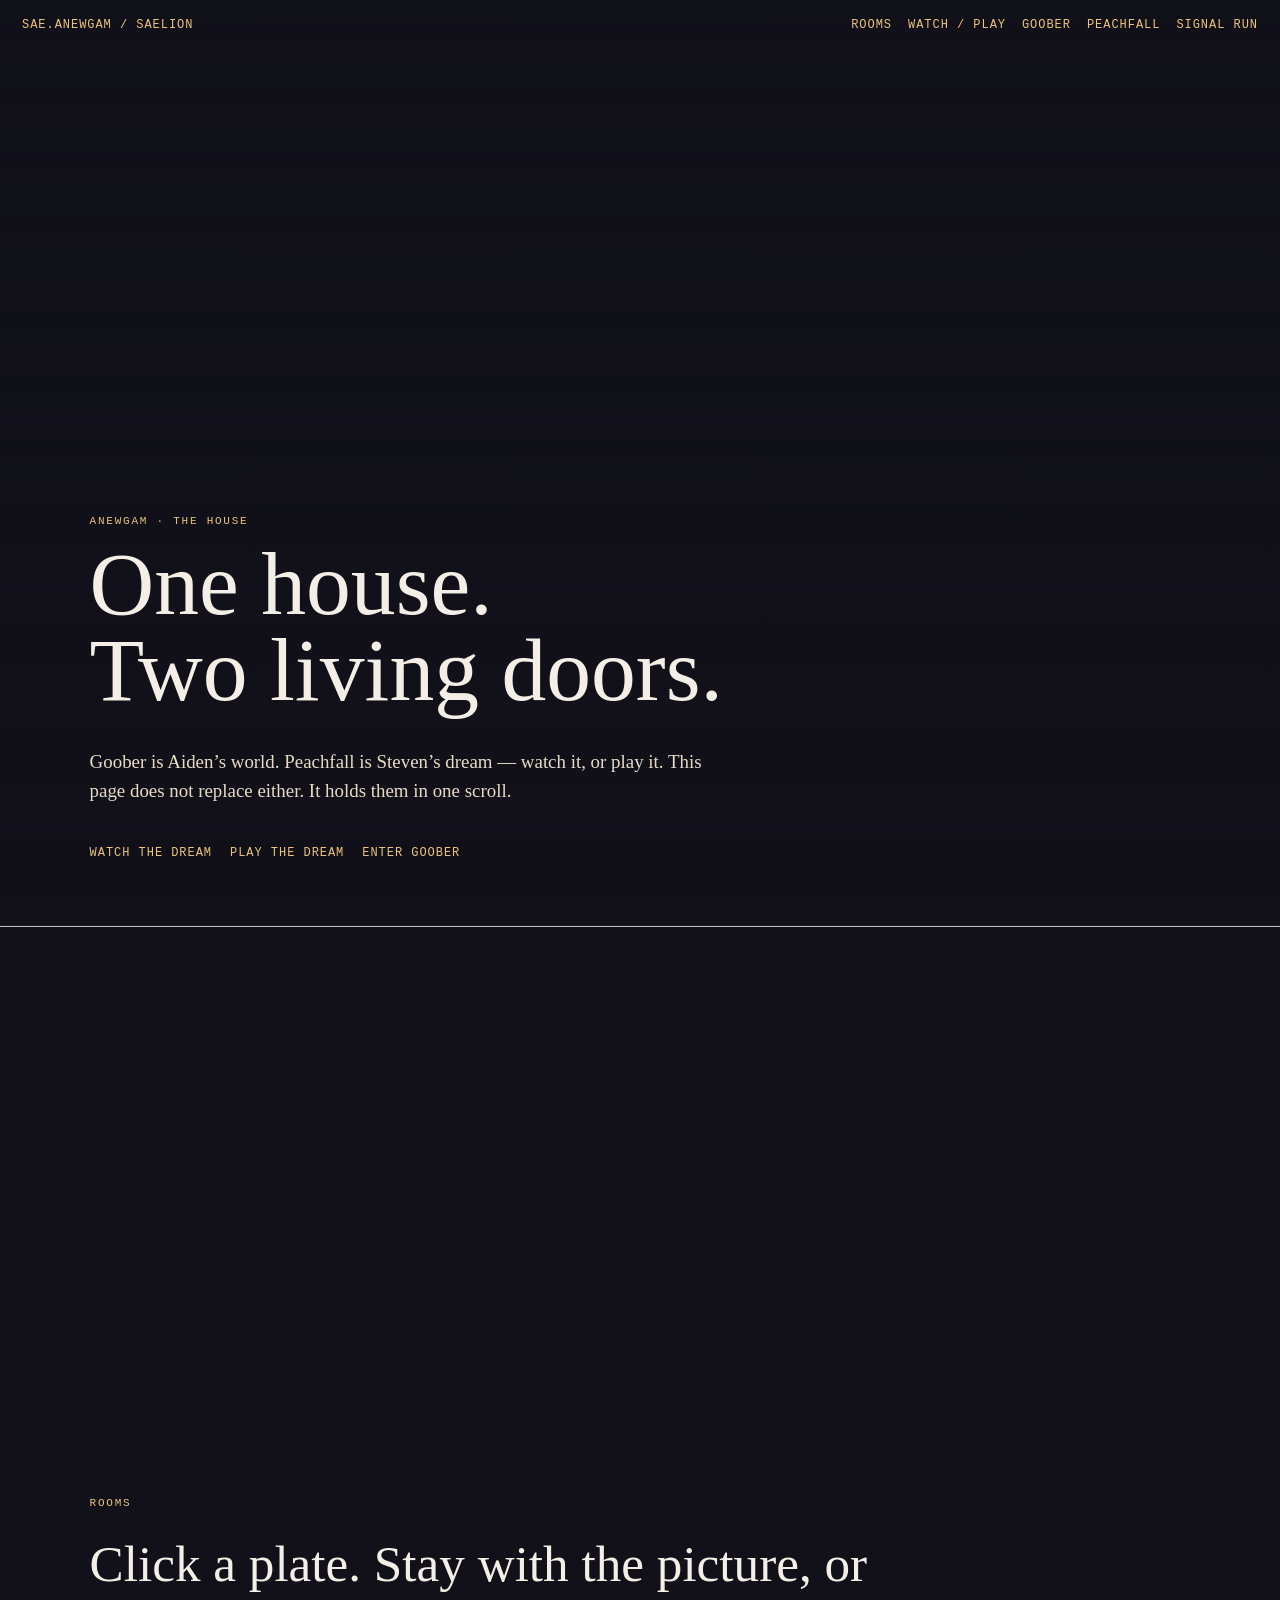
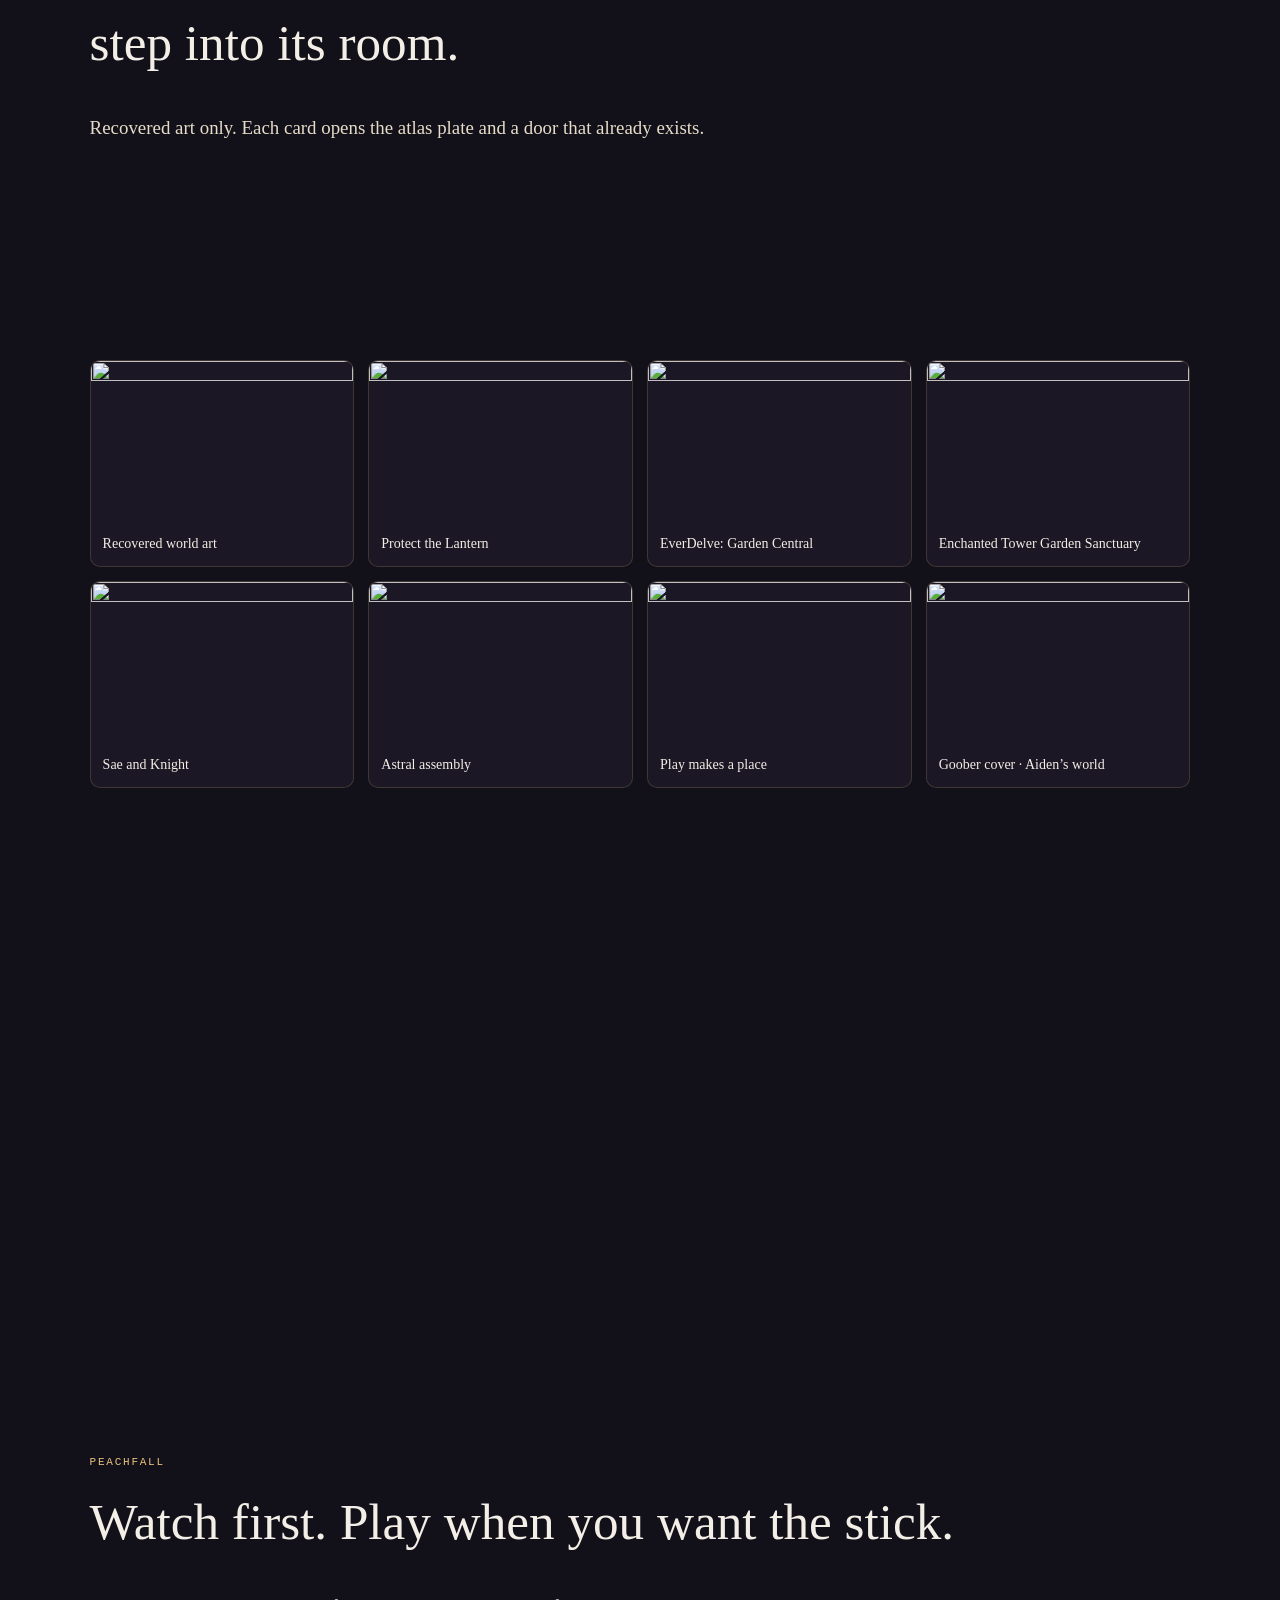
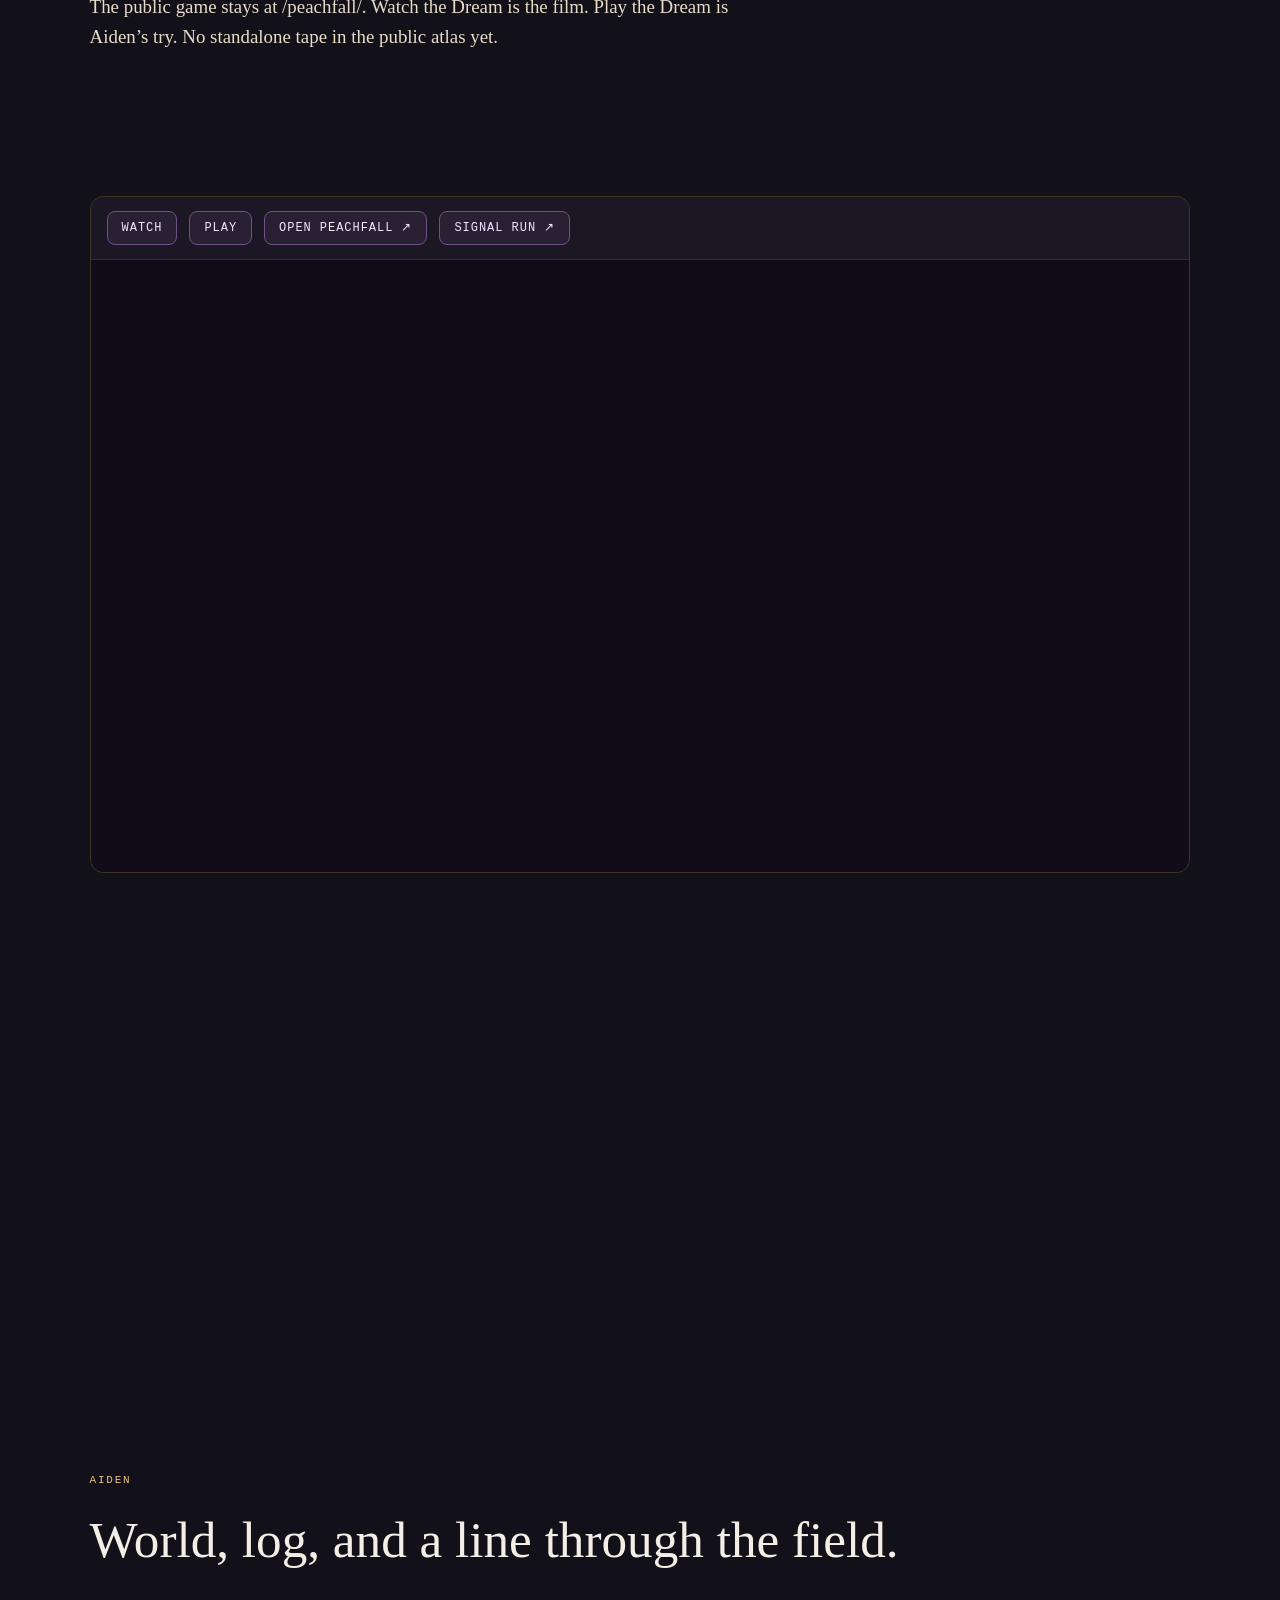
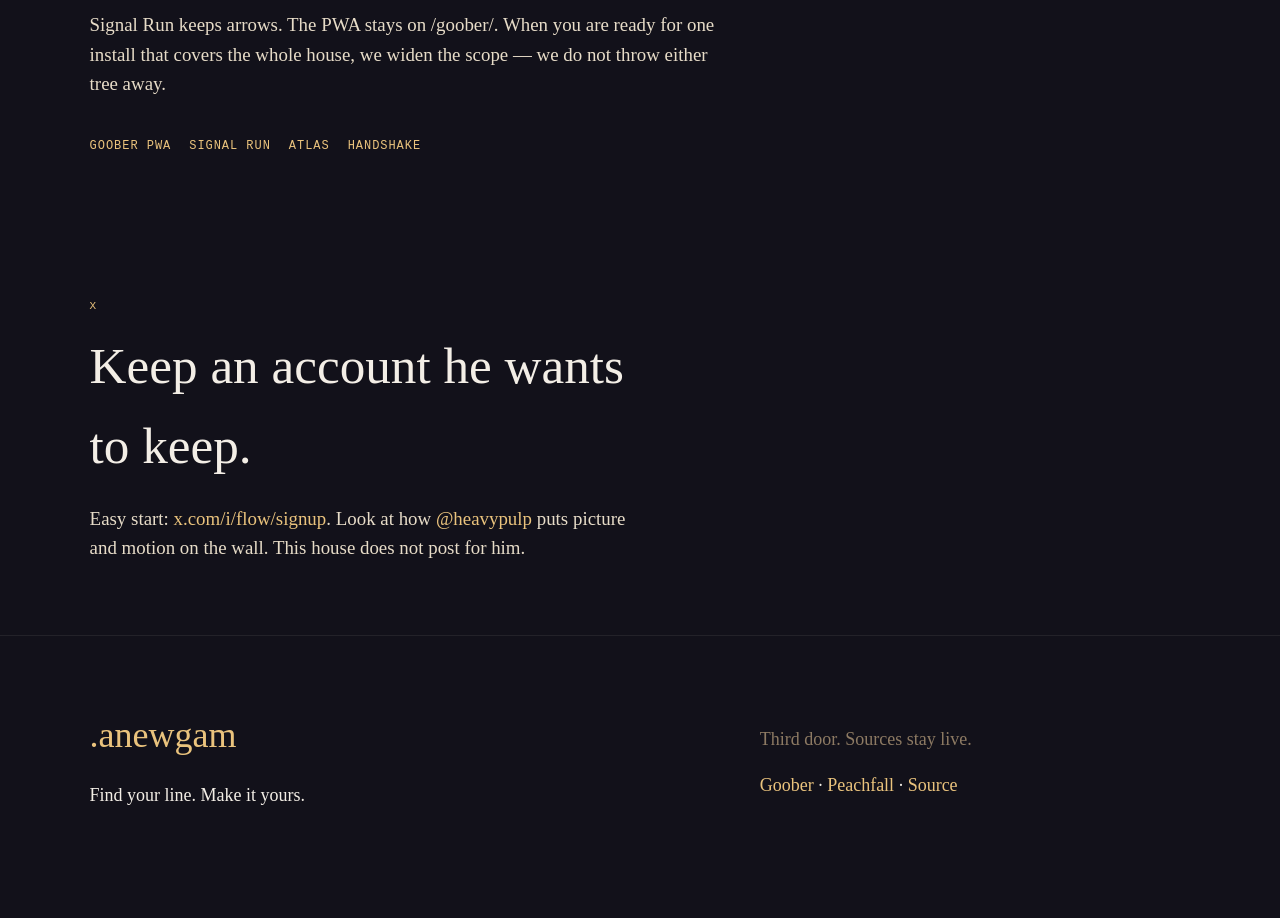
==== index.html @ 7ca3f1b9 "Third house: mesh Goober + Peachfall without overwriting either live tree" ====
<!doctype html>
<html lang="en">
<head>
<meta charset="utf-8">
<meta name="viewport" content="width=device-width,initial-scale=1,viewport-fit=cover">
<meta name="theme-color" content="#12111a">
<title>Anewgam · The House</title>
<meta name="description" content="One house. Two living doors. Goober is Aiden’s world. Peachfall is the dream you can watch or play.">
<link rel="stylesheet" href="site.css">
<style>
.stage{margin:4vh 7vw 8vh;border:1px solid rgba(234,195,125,.22);border-radius:14px;overflow:hidden;background:#0d0b12}
.stage iframe{display:block;width:100%;min-height:68vh;border:0;background:#120c18}
.peach-bar{display:flex;gap:12px;flex-wrap:wrap;align-items:center;padding:14px 16px;background:#1b1724;border-bottom:1px solid rgba(234,195,125,.12)}
.peach-bar button,.peach-bar a{border:1px solid #705186;background:#2a2034;color:#f3e4ff;border-radius:8px;padding:10px 14px;font:12px/1 ui-monospace,monospace;letter-spacing:.08em;text-transform:uppercase;cursor:pointer}
.x-strip{padding:6vh 7vw;max-width:40rem}
</style>
</head>
<body>
<div class="bg" aria-hidden="true">
  <img data-layer="hero" class="on" alt="" src="https://stevoblevo.github.io/goober/assets/rediscovered/world-hero.webp">
  <img data-layer="lantern" alt="" src="https://stevoblevo.github.io/goober/assets/crossing.webp">
  <img data-layer="garden" alt="" src="https://stevoblevo.github.io/goober/assets/garden.webp">
  <img data-layer="sanctuary" alt="" src="https://stevoblevo.github.io/goober/assets/sanctuary.webp">
  <img data-layer="play" alt="" src="https://stevoblevo.github.io/goober/assets/rediscovered/peachfall-03.webp">
  <img data-layer="companions" alt="" src="https://stevoblevo.github.io/goober/assets/rediscovered/peachfall-06.webp">
</div>
<div class="veil"></div>
<div class="wrap">
<nav class="top">
  <a class="brand" href="#hero">Sae.anewgam / Saelion</a>
  <div class="links">
    <a href="#rooms">Rooms</a>
    <a href="#dream">Watch / Play</a>
    <a href="https://stevoblevo.github.io/goober/">Goober</a>
    <a href="https://stevoblevo.github.io/peachfall/">Peachfall</a>
    <a href="https://stevoblevo.github.io/goober/run/">Signal Run</a>
  </div>
</nav>

<section class="hero" id="hero" data-plate="hero">
  <p class="eyebrow">Anewgam · The House</p>
  <h1>One house.<br>Two living doors.</h1>
  <p class="lede">Goober is Aiden’s world. Peachfall is Steven’s dream — watch it, or play it. This page does not replace either. It holds them in one scroll.</p>
  <div class="actions">
    <a href="#dream">Watch the dream</a>
    <a href="https://stevoblevo.github.io/peachfall/">Play the dream</a>
    <a href="https://stevoblevo.github.io/goober/">Enter Goober</a>
  </div>
</section>

<section class="chapter" id="rooms" data-plate="lantern">
  <p class="eyebrow">Rooms</p>
  <h2>Click a plate. Stay with the picture, or step into its room.</h2>
  <p class="lede">Recovered art only. Each card opens the atlas plate and a door that already exists.</p>
</section>

<section class="doors">
  <div class="grid">
    <a class="card" href="https://stevoblevo.github.io/goober/gallery/#peachfall-03"><img src="https://stevoblevo.github.io/goober/assets/rediscovered/world-hero.webp" alt=""><span>Recovered world art</span></a>
    <a class="card" href="https://stevoblevo.github.io/goober/gallery/#crossing"><img src="https://stevoblevo.github.io/goober/assets/crossing.webp" alt=""><span>Protect the Lantern</span></a>
    <a class="card" href="https://stevoblevo.github.io/goober/gallery/#garden"><img src="https://stevoblevo.github.io/goober/assets/garden.webp" alt=""><span>EverDelve: Garden Central</span></a>
    <a class="card" href="https://stevoblevo.github.io/goober/gallery/#sanctuary"><img src="https://stevoblevo.github.io/goober/assets/sanctuary.webp" alt=""><span>Enchanted Tower Garden Sanctuary</span></a>
    <a class="card" href="https://stevoblevo.github.io/goober/gallery/#peachfall-06"><img src="https://stevoblevo.github.io/goober/assets/rediscovered/peachfall-06.webp" alt=""><span>Sae and Knight</span></a>
    <a class="card" href="https://stevoblevo.github.io/goober/gallery/#peachfall-02"><img src="https://stevoblevo.github.io/goober/assets/rediscovered/peachfall-02.webp" alt=""><span>Astral assembly</span></a>
    <a class="card" href="https://stevoblevo.github.io/goober/play/"><img src="https://stevoblevo.github.io/goober/assets/rediscovered/peachfall-09.webp" alt=""><span>Play makes a place</span></a>
    <a class="card" href="https://stevoblevo.github.io/goober/"><img src="https://stevoblevo.github.io/goober/assets/goober-cover.jpg" alt=""><span>Goober cover · Aiden’s world</span></a>
  </div>
</section>

<section class="chapter" id="dream" data-plate="play">
  <p class="eyebrow">Peachfall</p>
  <h2>Watch first. Play when you want the stick.</h2>
  <p class="lede">The public game stays at /peachfall/. Watch the Dream is the film. Play the Dream is Aiden’s try. No standalone tape in the public atlas yet.</p>
</section>

<div class="stage">
  <div class="peach-bar">
    <button type="button" id="watch">Watch</button>
    <button type="button" id="play">Play</button>
    <a href="https://stevoblevo.github.io/peachfall/">Open Peachfall ↗</a>
    <a href="https://stevoblevo.github.io/goober/run/">Signal Run ↗</a>
  </div>
  <iframe id="dream-frame" title="The Peachfall" src="https://stevoblevo.github.io/peachfall/" allow="autoplay"></iframe>
</div>

<section class="chapter" id="aiden" data-plate="companions">
  <p class="eyebrow">Aiden</p>
  <h2>World, log, and a line through the field.</h2>
  <p class="lede">Signal Run keeps arrows. The PWA stays on /goober/. When you are ready for one install that covers the whole house, we widen the scope — we do not throw either tree away.</p>
  <div class="actions">
    <a href="https://stevoblevo.github.io/goober/">Goober PWA</a>
    <a href="https://stevoblevo.github.io/goober/run/">Signal Run</a>
    <a href="https://stevoblevo.github.io/goober/gallery/">Atlas</a>
    <a href="https://stevoblevo.github.io/goober/play/">Handshake</a>
  </div>
</section>

<section class="x-strip">
  <p class="eyebrow">X</p>
  <h2>Keep an account he wants to keep.</h2>
  <p class="lede">Easy start: <a href="https://x.com/i/flow/signup">x.com/i/flow/signup</a>. Look at how <a href="https://x.com/heavypulp">@heavypulp</a> puts picture and motion on the wall. This house does not post for him.</p>
</section>

<footer class="foot">
  <div>
    <p class="mark gold">.anewgam</p>
    <p>Find your line. Make it yours.</p>
  </div>
  <div>
    <p class="muted">Third door. Sources stay live.</p>
    <p><a href="https://stevoblevo.github.io/goober/">Goober</a> · <a href="https://stevoblevo.github.io/peachfall/">Peachfall</a> · <a href="https://github.com/stevoblevo/anewgam-crossing">Source</a></p>
  </div>
</footer>
</div>
<script src="site.js"></script>
<script>
const frame=document.getElementById("dream-frame");
function poke(mode){
  try{
    const doc=frame.contentDocument; if(!doc) return;
    doc.getElementById("btn-reset")?.click();
    doc.getElementById(mode==="play"?"play-dream":"watch-dream")?.click();
  }catch(_err){}
}
frame.addEventListener("load",()=>poke("watch"));
document.getElementById("watch").onclick=()=>poke("watch");
document.getElementById("play").onclick=()=>poke("play");
</script>
</body>
</html>
---- site.css ----
:root{--gold:#eac37d;--violet:#b693f4;--ink:#12111a;--paper:#f3eee6;--muted:#8d7a63}
*{box-sizing:border-box}
html,body{margin:0;background:var(--ink);color:var(--paper);font:18px/1.55 Georgia,"Iowan Old Style",serif}
html{scroll-behavior:smooth}
body{min-height:100dvh}
a{color:var(--gold);text-decoration:none}
a:hover{color:#fff}
.bg{position:fixed;inset:0;z-index:0;pointer-events:none}
.bg img{position:absolute;inset:0;width:100%;height:100%;object-fit:cover;opacity:0;transform:scale(1.06);transition:opacity 700ms ease}
.bg img.on{opacity:1}
.veil{position:fixed;inset:0;z-index:1;pointer-events:none;background:linear-gradient(180deg,rgba(18,17,26,.28),rgba(18,17,26,.72) 55%,rgba(18,17,26,.92))}
.wrap{position:relative;z-index:2}
nav.top{display:flex;justify-content:space-between;gap:16px;align-items:center;padding:18px 22px;font:12px/1.3 ui-monospace,monospace;letter-spacing:.08em;text-transform:uppercase}
.brand{color:var(--gold)}
.links{display:flex;gap:16px;flex-wrap:wrap}
.hero,.chapter{min-height:100svh;display:flex;flex-direction:column;justify-content:flex-end;padding:8vh 7vw 10vh;max-width:58rem}
.eyebrow{font:11px/1.4 ui-monospace,monospace;letter-spacing:.16em;text-transform:uppercase;color:var(--gold);margin:0 0 12px}
h1{font-weight:400;font-size:clamp(2.4rem,7vw,5.2rem);line-height:.95;margin:0 0 16px}
h2{font-weight:400;font-size:clamp(1.8rem,4vw,3rem);margin:0 0 12px}
.lede{max-width:36rem;color:#e7dcc8;font-size:1.05rem}
.doors{padding:12vh 7vw 8vh}
.grid{display:grid;grid-template-columns:repeat(4,minmax(0,1fr));gap:14px}
@media(max-width:900px){.grid{grid-template-columns:repeat(2,minmax(0,1fr))}}
.card{display:block;border-radius:10px;overflow:hidden;background:#1b1724;border:1px solid rgba(234,195,125,.18);color:var(--paper);transition:transform .2s ease,border-color .2s ease}
.card:hover{transform:translateY(-3px);border-color:var(--gold);color:var(--paper)}
.card img{display:block;width:100%;aspect-ratio:16/10;object-fit:cover}
.card span{display:block;padding:10px 12px 12px;font:14px/1.35 Georgia,serif}
.foot{display:grid;grid-template-columns:1.2fr .8fr;gap:24px;padding:8vh 7vw 10vh;border-top:1px solid rgba(243,238,230,.08)}
@media(max-width:720px){.foot{grid-template-columns:1fr}}
.mark{font-size:2rem;margin:0}
.gold{color:var(--gold)}
.muted{color:var(--muted)}
.room{min-height:100svh;display:flex;flex-direction:column;justify-content:flex-end;padding:8vh 7vw 10vh;max-width:42rem}
.actions{display:flex;gap:18px;flex-wrap:wrap;margin-top:22px;font:12px/1.3 ui-monospace,monospace;letter-spacing:.08em;text-transform:uppercase}
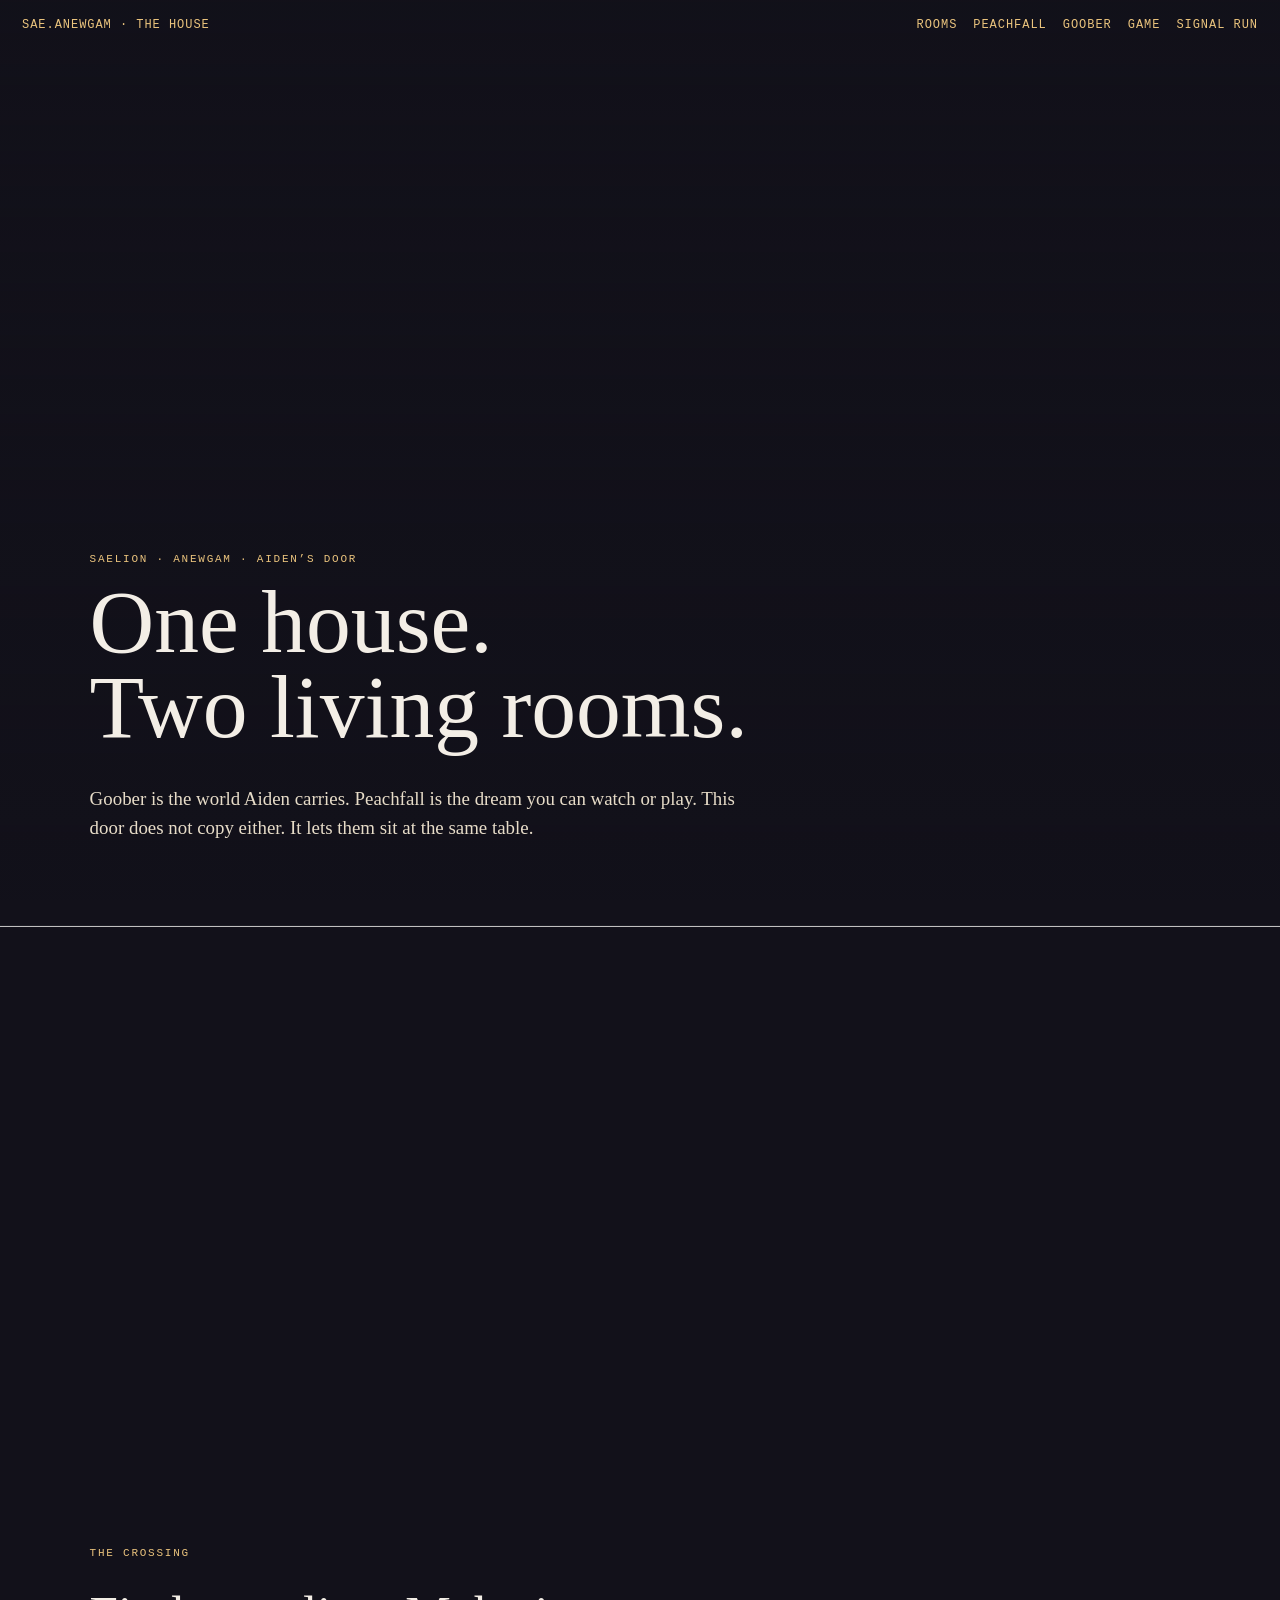
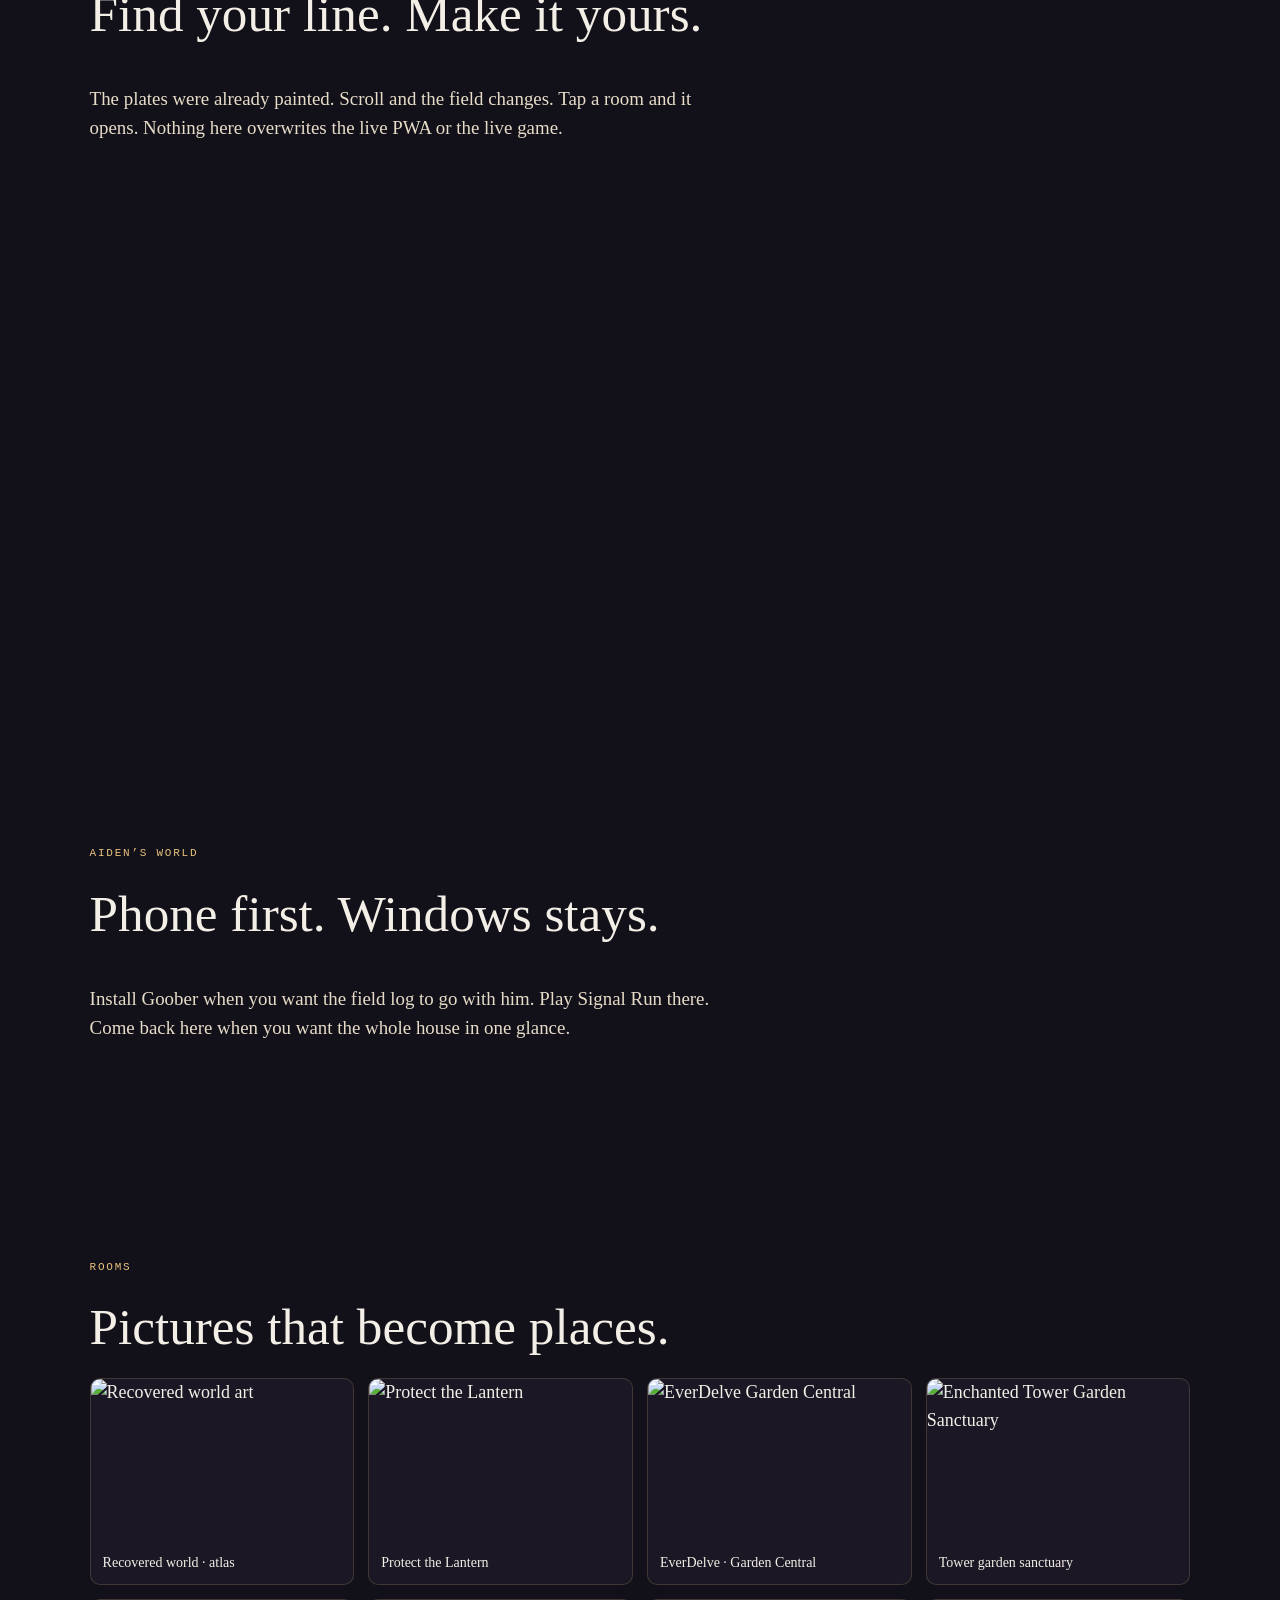
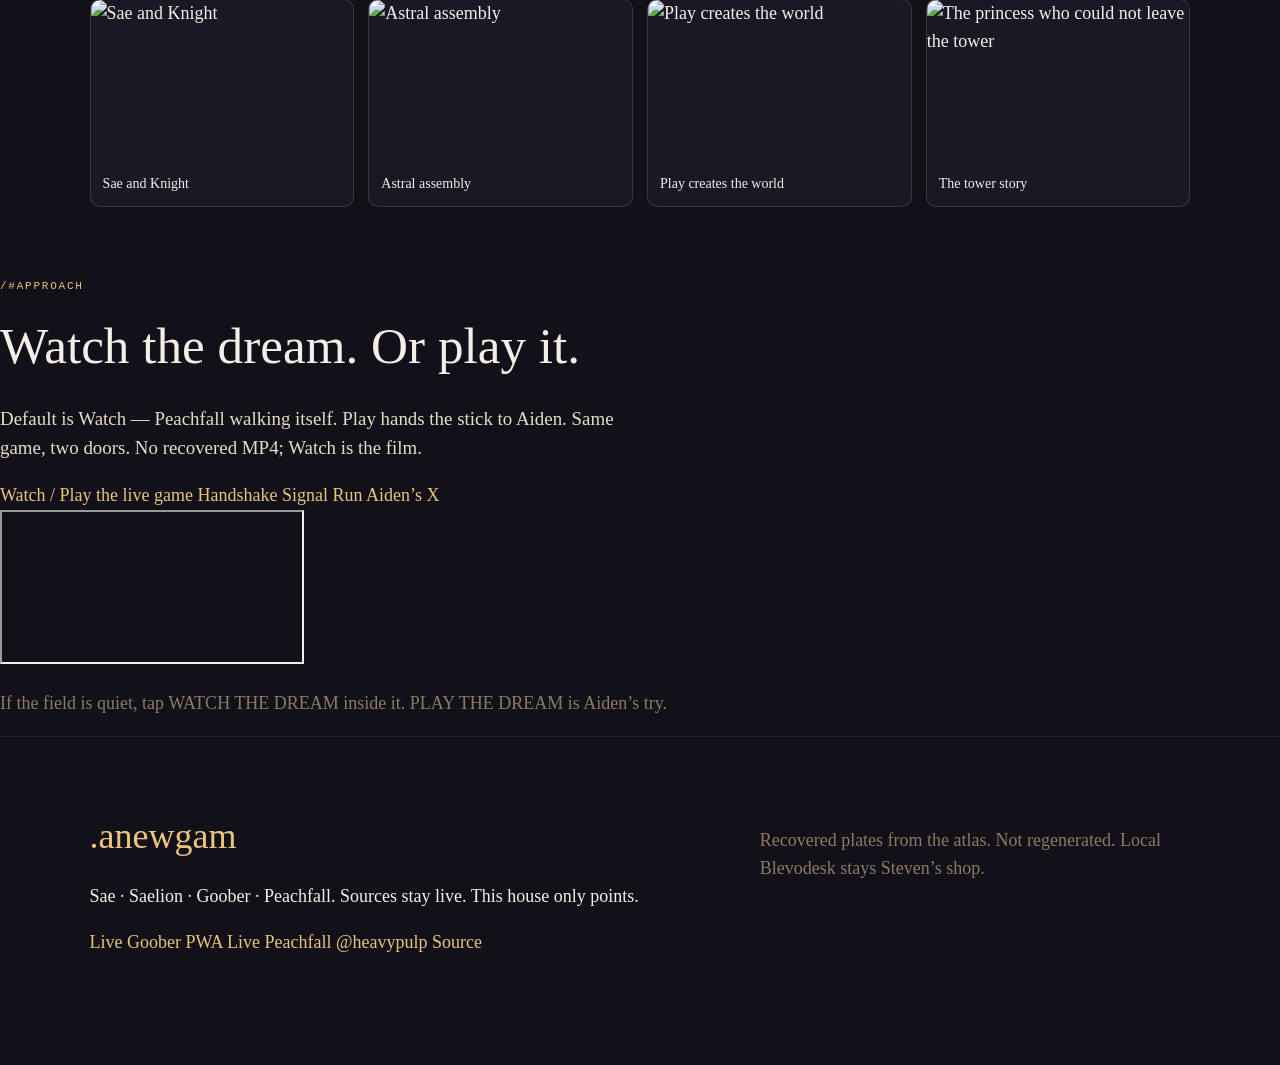
==== commit a55be48e: "House door: mesh Goober world and Peachfall game without copying either tree" ====
--- a/index.html
+++ b/index.html
@@ -4,127 +4,89 @@
 <meta charset="utf-8">
 <meta name="viewport" content="width=device-width,initial-scale=1,viewport-fit=cover">
 <meta name="theme-color" content="#12111a">
+<meta name="description" content="Anewgam · The House. Sae.anewgam. Goober world and Peachfall game, one door.">
 <title>Anewgam · The House</title>
-<meta name="description" content="One house. Two living doors. Goober is Aiden’s world. Peachfall is the dream you can watch or play.">
-<link rel="stylesheet" href="site.css">
-<style>
-.stage{margin:4vh 7vw 8vh;border:1px solid rgba(234,195,125,.22);border-radius:14px;overflow:hidden;background:#0d0b12}
-.stage iframe{display:block;width:100%;min-height:68vh;border:0;background:#120c18}
-.peach-bar{display:flex;gap:12px;flex-wrap:wrap;align-items:center;padding:14px 16px;background:#1b1724;border-bottom:1px solid rgba(234,195,125,.12)}
-.peach-bar button,.peach-bar a{border:1px solid #705186;background:#2a2034;color:#f3e4ff;border-radius:8px;padding:10px 14px;font:12px/1 ui-monospace,monospace;letter-spacing:.08em;text-transform:uppercase;cursor:pointer}
-.x-strip{padding:6vh 7vw;max-width:40rem}
-</style>
+<link rel="stylesheet" href="./site.css">
+<link rel="manifest" href="./manifest.webmanifest">
 </head>
 <body>
 <div class="bg" aria-hidden="true">
-  <img data-layer="hero" class="on" alt="" src="https://stevoblevo.github.io/goober/assets/rediscovered/world-hero.webp">
-  <img data-layer="lantern" alt="" src="https://stevoblevo.github.io/goober/assets/crossing.webp">
-  <img data-layer="garden" alt="" src="https://stevoblevo.github.io/goober/assets/garden.webp">
-  <img data-layer="sanctuary" alt="" src="https://stevoblevo.github.io/goober/assets/sanctuary.webp">
-  <img data-layer="play" alt="" src="https://stevoblevo.github.io/goober/assets/rediscovered/peachfall-03.webp">
-  <img data-layer="companions" alt="" src="https://stevoblevo.github.io/goober/assets/rediscovered/peachfall-06.webp">
+  <img data-layer="hero" class="on" src="https://stevoblevo.github.io/goober/assets/rediscovered/world-hero.webp" alt="">
+  <img data-layer="lantern" src="https://stevoblevo.github.io/goober/assets/crossing.webp" alt="">
+  <img data-layer="garden" src="https://stevoblevo.github.io/goober/assets/garden.webp" alt="">
+  <img data-layer="sae" src="https://stevoblevo.github.io/goober/assets/rediscovered/peachfall-04.webp" alt="">
+  <img data-layer="play" src="https://stevoblevo.github.io/goober/assets/rediscovered/peachfall-09.webp" alt="">
 </div>
 <div class="veil"></div>
 <div class="wrap">
 <nav class="top">
-  <a class="brand" href="#hero">Sae.anewgam / Saelion</a>
+  <a class="brand" href="./">Sae.anewgam · The House</a>
   <div class="links">
     <a href="#rooms">Rooms</a>
-    <a href="#dream">Watch / Play</a>
+    <a href="#approach">Peachfall</a>
     <a href="https://stevoblevo.github.io/goober/">Goober</a>
-    <a href="https://stevoblevo.github.io/peachfall/">Peachfall</a>
+    <a href="https://stevoblevo.github.io/peachfall/">Game</a>
     <a href="https://stevoblevo.github.io/goober/run/">Signal Run</a>
   </div>
 </nav>
-
-<section class="hero" id="hero" data-plate="hero">
-  <p class="eyebrow">Anewgam · The House</p>
-  <h1>One house.<br>Two living doors.</h1>
-  <p class="lede">Goober is Aiden’s world. Peachfall is Steven’s dream — watch it, or play it. This page does not replace either. It holds them in one scroll.</p>
-  <div class="actions">
-    <a href="#dream">Watch the dream</a>
-    <a href="https://stevoblevo.github.io/peachfall/">Play the dream</a>
-    <a href="https://stevoblevo.github.io/goober/">Enter Goober</a>
+<header class="hero" data-plate="hero">
+  <p class="eyebrow">Saelion · Anewgam · Aiden’s door</p>
+  <h1>One house.<br>Two living rooms.</h1>
+  <p class="lede">Goober is the world Aiden carries. Peachfall is the dream you can watch or play. This door does not copy either. It lets them sit at the same table.</p>
+</header>
+<section class="chapter" data-plate="lantern">
+  <p class="eyebrow">The Crossing</p>
+  <h2>Find your line. Make it yours.</h2>
+  <p class="lede">The plates were already painted. Scroll and the field changes. Tap a room and it opens. Nothing here overwrites the live PWA or the live game.</p>
+</section>
+<section class="chapter" data-plate="garden">
+  <p class="eyebrow">Aiden’s world</p>
+  <h2>Phone first. Windows stays.</h2>
+  <p class="lede">Install Goober when you want the field log to go with him. Play Signal Run there. Come back here when you want the whole house in one glance.</p>
+</section>
+<section class="doors" id="rooms" data-plate="sae">
+  <p class="eyebrow">Rooms</p>
+  <h2>Pictures that become places.</h2>
+  <div class="grid">
+    <a class="card" href="./rooms/world.html"><img src="https://stevoblevo.github.io/goober/assets/rediscovered/world-hero.webp" alt="Recovered world art"><span>Recovered world · atlas</span></a>
+    <a class="card" href="./rooms/lantern.html"><img src="https://stevoblevo.github.io/goober/assets/crossing.webp" alt="Protect the Lantern"><span>Protect the Lantern</span></a>
+    <a class="card" href="./rooms/garden.html"><img src="https://stevoblevo.github.io/goober/assets/garden.webp" alt="EverDelve Garden Central"><span>EverDelve · Garden Central</span></a>
+    <a class="card" href="./rooms/sanctuary.html"><img src="https://stevoblevo.github.io/goober/assets/sanctuary.webp" alt="Enchanted Tower Garden Sanctuary"><span>Tower garden sanctuary</span></a>
+    <a class="card" href="./rooms/sae-knight.html"><img src="https://stevoblevo.github.io/goober/assets/rediscovered/peachfall-06.webp" alt="Sae and Knight"><span>Sae and Knight</span></a>
+    <a class="card" href="./rooms/astral.html"><img src="https://stevoblevo.github.io/goober/assets/rediscovered/peachfall-02.webp" alt="Astral assembly"><span>Astral assembly</span></a>
+    <a class="card" href="./rooms/play.html"><img src="https://stevoblevo.github.io/goober/assets/rediscovered/peachfall-09.webp" alt="Play creates the world"><span>Play creates the world</span></a>
+    <a class="card" href="./rooms/tower.html"><img src="https://stevoblevo.github.io/goober/assets/rediscovered/peachfall-01.webp" alt="The princess who could not leave the tower"><span>The tower story</span></a>
   </div>
 </section>
-
-<section class="chapter" id="rooms" data-plate="lantern">
-  <p class="eyebrow">Rooms</p>
-  <h2>Click a plate. Stay with the picture, or step into its room.</h2>
-  <p class="lede">Recovered art only. Each card opens the atlas plate and a door that already exists.</p>
+<section class="peach" id="approach" data-plate="play">
+  <p class="eyebrow">/#approach</p>
+  <h2>Watch the dream. Or play it.</h2>
+  <p class="lede">Default is Watch — Peachfall walking itself. Play hands the stick to Aiden. Same game, two doors. No recovered MP4; Watch is the film.</p>
+  <div class="tabs">
+    <a class="on" href="https://stevoblevo.github.io/peachfall/">Watch / Play the live game</a>
+    <a href="https://stevoblevo.github.io/goober/play/">Handshake</a>
+    <a href="https://stevoblevo.github.io/goober/run/">Signal Run</a>
+    <a href="https://x.com/signup">Aiden’s X</a>
+  </div>
+  <div class="peach-frame">
+    <iframe title="The Peachfall" src="https://stevoblevo.github.io/peachfall/" allow="autoplay" loading="lazy"></iframe>
+  </div>
+  <p class="muted">If the field is quiet, tap WATCH THE DREAM inside it. PLAY THE DREAM is Aiden’s try.</p>
 </section>
-
-<section class="doors">
-  <div class="grid">
-    <a class="card" href="https://stevoblevo.github.io/goober/gallery/#peachfall-03"><img src="https://stevoblevo.github.io/goober/assets/rediscovered/world-hero.webp" alt=""><span>Recovered world art</span></a>
-    <a class="card" href="https://stevoblevo.github.io/goober/gallery/#crossing"><img src="https://stevoblevo.github.io/goober/assets/crossing.webp" alt=""><span>Protect the Lantern</span></a>
-    <a class="card" href="https://stevoblevo.github.io/goober/gallery/#garden"><img src="https://stevoblevo.github.io/goober/assets/garden.webp" alt=""><span>EverDelve: Garden Central</span></a>
-    <a class="card" href="https://stevoblevo.github.io/goober/gallery/#sanctuary"><img src="https://stevoblevo.github.io/goober/assets/sanctuary.webp" alt=""><span>Enchanted Tower Garden Sanctuary</span></a>
-    <a class="card" href="https://stevoblevo.github.io/goober/gallery/#peachfall-06"><img src="https://stevoblevo.github.io/goober/assets/rediscovered/peachfall-06.webp" alt=""><span>Sae and Knight</span></a>
-    <a class="card" href="https://stevoblevo.github.io/goober/gallery/#peachfall-02"><img src="https://stevoblevo.github.io/goober/assets/rediscovered/peachfall-02.webp" alt=""><span>Astral assembly</span></a>
-    <a class="card" href="https://stevoblevo.github.io/goober/play/"><img src="https://stevoblevo.github.io/goober/assets/rediscovered/peachfall-09.webp" alt=""><span>Play makes a place</span></a>
-    <a class="card" href="https://stevoblevo.github.io/goober/"><img src="https://stevoblevo.github.io/goober/assets/goober-cover.jpg" alt=""><span>Goober cover · Aiden’s world</span></a>
-  </div>
-</section>
-
-<section class="chapter" id="dream" data-plate="play">
-  <p class="eyebrow">Peachfall</p>
-  <h2>Watch first. Play when you want the stick.</h2>
-  <p class="lede">The public game stays at /peachfall/. Watch the Dream is the film. Play the Dream is Aiden’s try. No standalone tape in the public atlas yet.</p>
-</section>
-
-<div class="stage">
-  <div class="peach-bar">
-    <button type="button" id="watch">Watch</button>
-    <button type="button" id="play">Play</button>
-    <a href="https://stevoblevo.github.io/peachfall/">Open Peachfall ↗</a>
-    <a href="https://stevoblevo.github.io/goober/run/">Signal Run ↗</a>
-  </div>
-  <iframe id="dream-frame" title="The Peachfall" src="https://stevoblevo.github.io/peachfall/" allow="autoplay"></iframe>
-</div>
-
-<section class="chapter" id="aiden" data-plate="companions">
-  <p class="eyebrow">Aiden</p>
-  <h2>World, log, and a line through the field.</h2>
-  <p class="lede">Signal Run keeps arrows. The PWA stays on /goober/. When you are ready for one install that covers the whole house, we widen the scope — we do not throw either tree away.</p>
-  <div class="actions">
-    <a href="https://stevoblevo.github.io/goober/">Goober PWA</a>
-    <a href="https://stevoblevo.github.io/goober/run/">Signal Run</a>
-    <a href="https://stevoblevo.github.io/goober/gallery/">Atlas</a>
-    <a href="https://stevoblevo.github.io/goober/play/">Handshake</a>
-  </div>
-</section>
-
-<section class="x-strip">
-  <p class="eyebrow">X</p>
-  <h2>Keep an account he wants to keep.</h2>
-  <p class="lede">Easy start: <a href="https://x.com/i/flow/signup">x.com/i/flow/signup</a>. Look at how <a href="https://x.com/heavypulp">@heavypulp</a> puts picture and motion on the wall. This house does not post for him.</p>
-</section>
-
 <footer class="foot">
   <div>
     <p class="mark gold">.anewgam</p>
-    <p>Find your line. Make it yours.</p>
+    <p>Sae · Saelion · Goober · Peachfall. Sources stay live. This house only points.</p>
+    <p class="xrow">
+      <a href="https://stevoblevo.github.io/goober/">Live Goober PWA</a>
+      <a href="https://stevoblevo.github.io/peachfall/">Live Peachfall</a>
+      <a href="https://x.com/heavypulp">@heavypulp</a>
+      <a href="https://github.com/stevoblevo/anewgam-crossing">Source</a>
+    </p>
   </div>
-  <div>
-    <p class="muted">Third door. Sources stay live.</p>
-    <p><a href="https://stevoblevo.github.io/goober/">Goober</a> · <a href="https://stevoblevo.github.io/peachfall/">Peachfall</a> · <a href="https://github.com/stevoblevo/anewgam-crossing">Source</a></p>
-  </div>
+  <p class="muted">Recovered plates from the atlas. Not regenerated. Local Blevodesk stays Steven’s shop.</p>
 </footer>
 </div>
-<script src="site.js"></script>
-<script>
-const frame=document.getElementById("dream-frame");
-function poke(mode){
-  try{
-    const doc=frame.contentDocument; if(!doc) return;
-    doc.getElementById("btn-reset")?.click();
-    doc.getElementById(mode==="play"?"play-dream":"watch-dream")?.click();
-  }catch(_err){}
-}
-frame.addEventListener("load",()=>poke("watch"));
-document.getElementById("watch").onclick=()=>poke("watch");
-document.getElementById("play").onclick=()=>poke("play");
-</script>
+<script src="./site.js"></script>
 </body>
 </html>
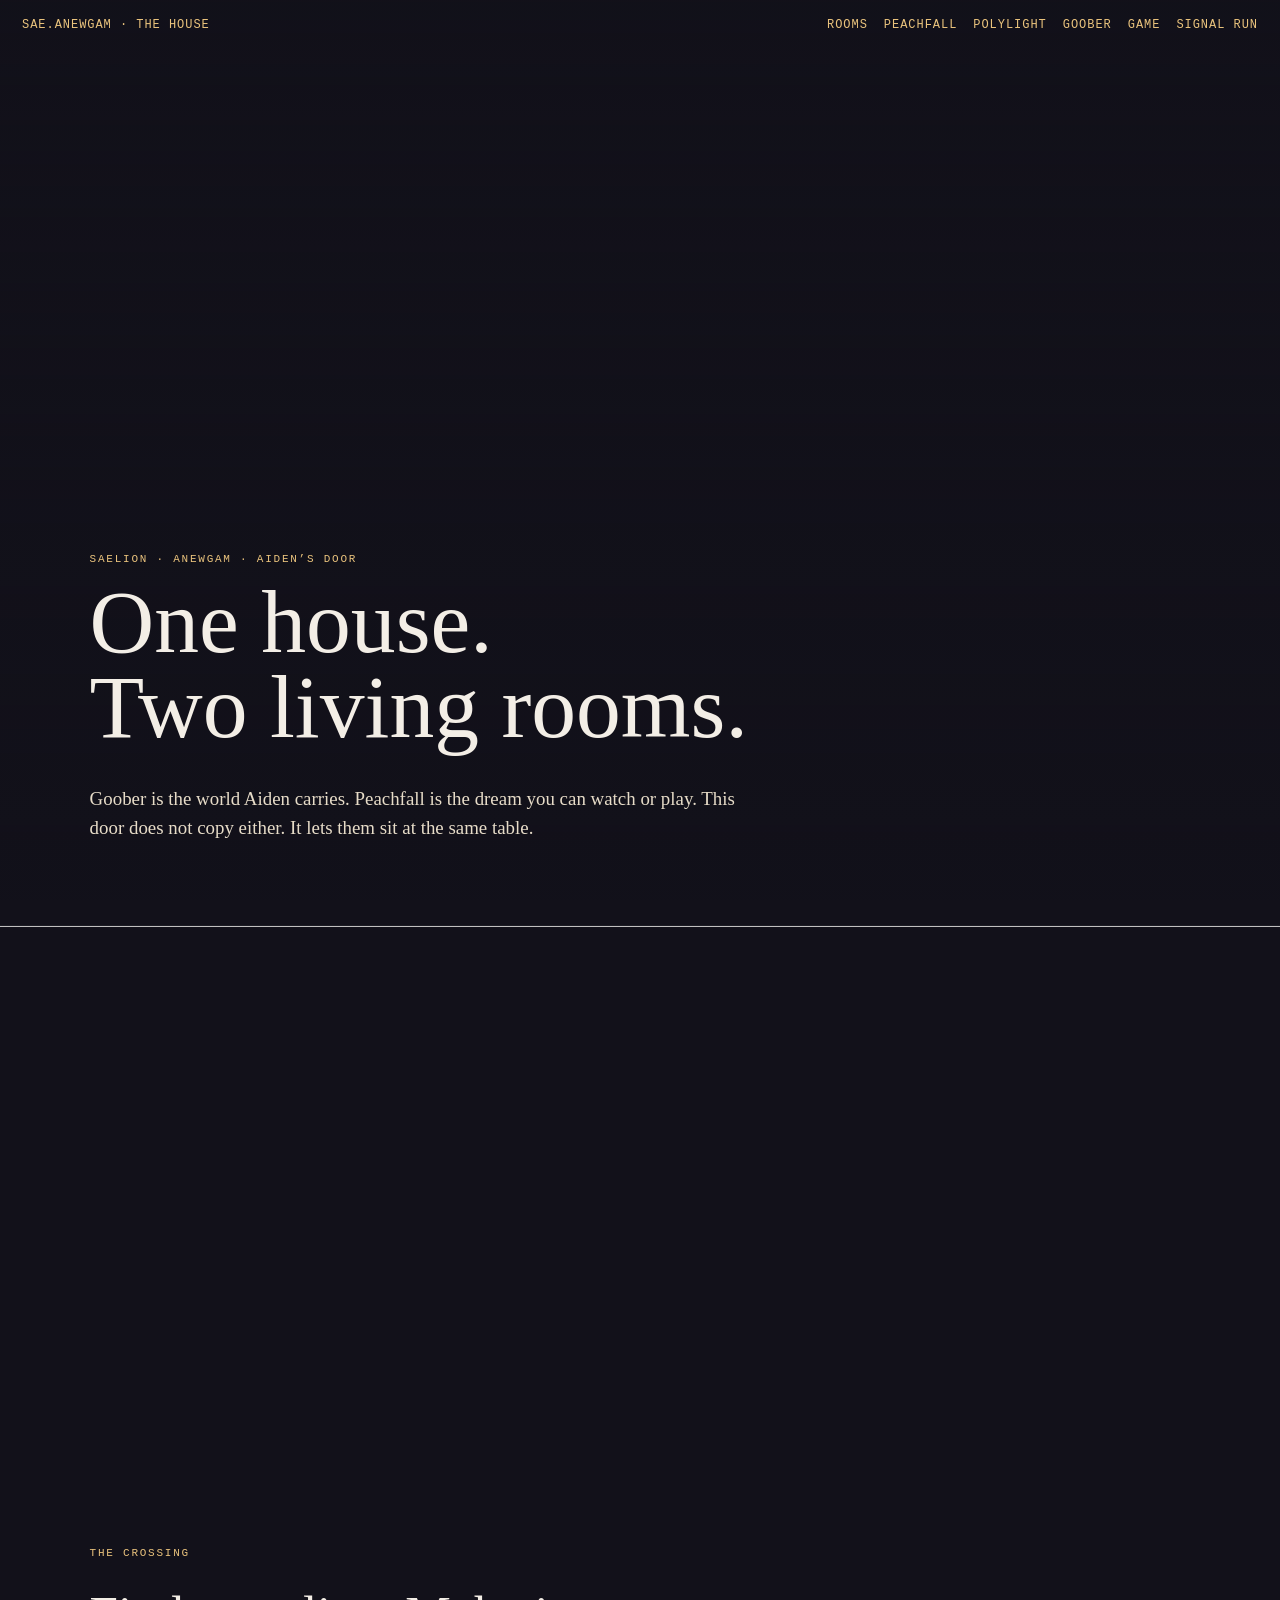
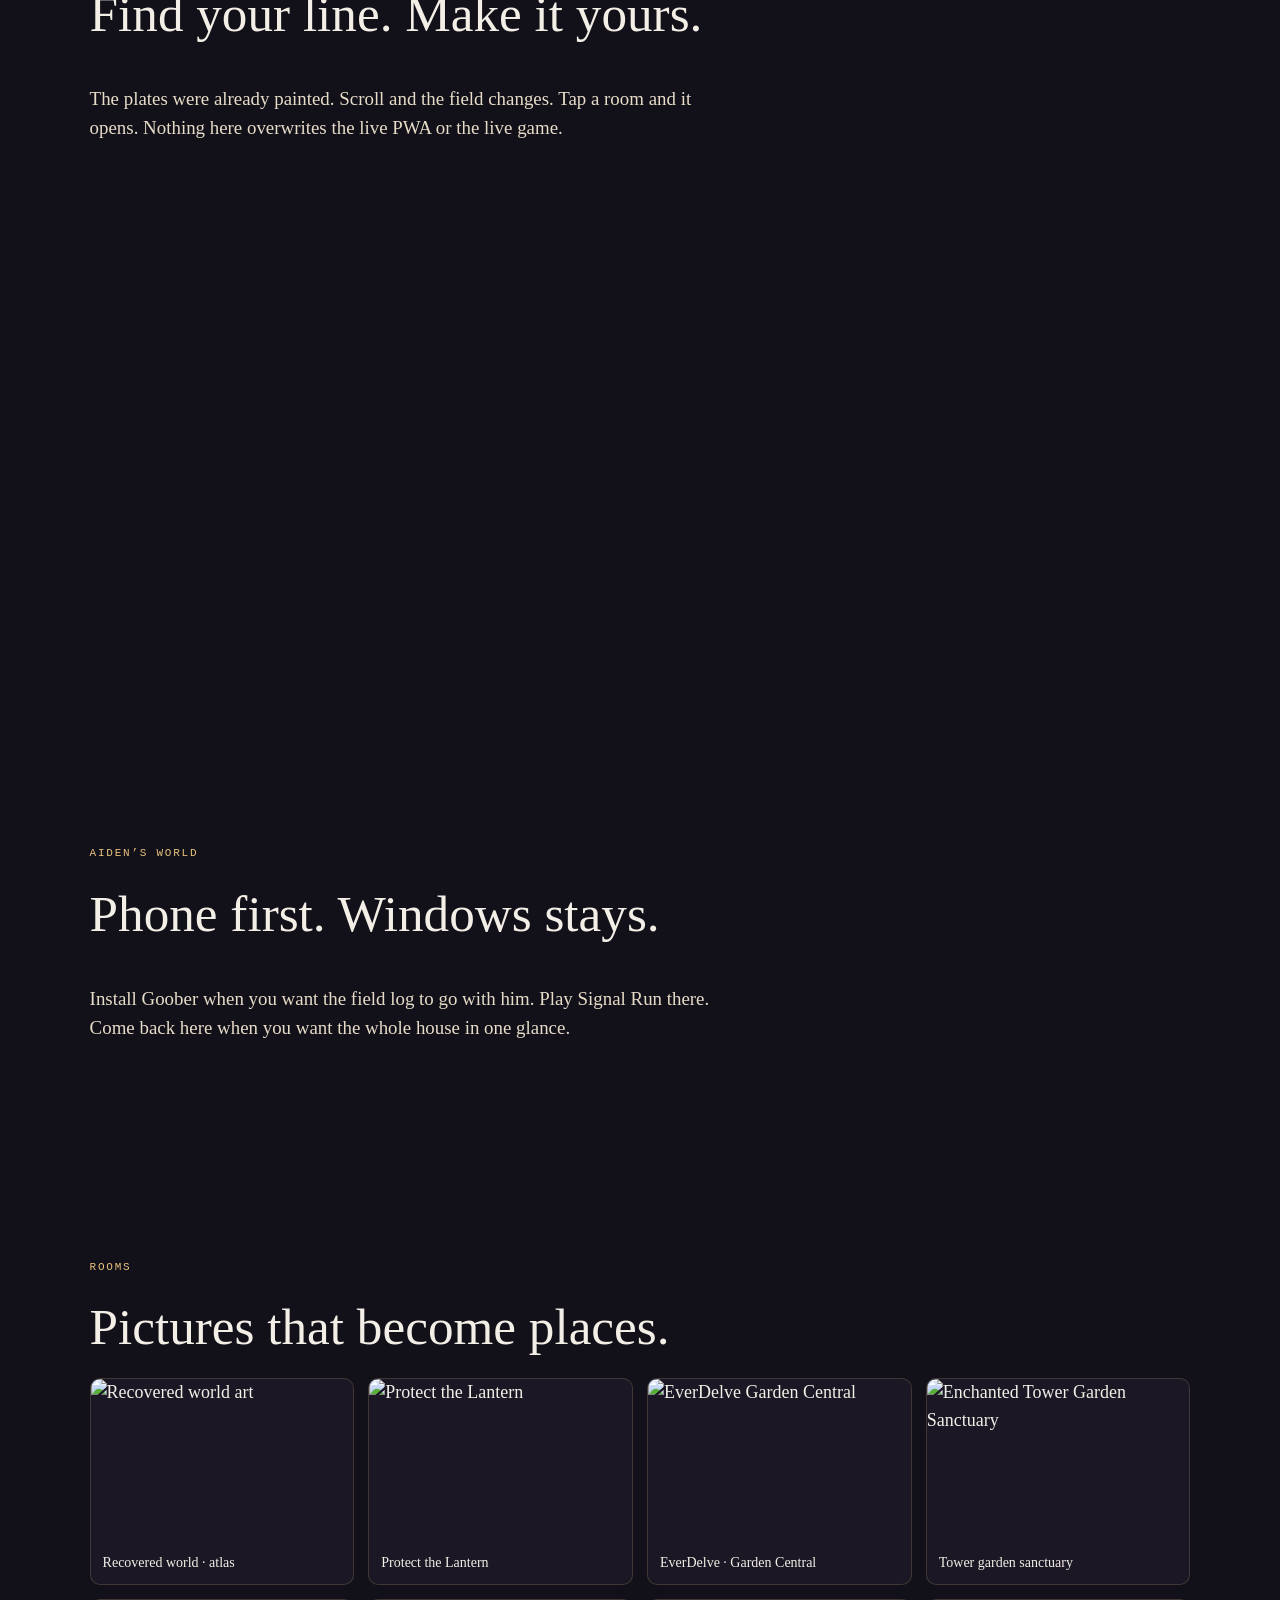
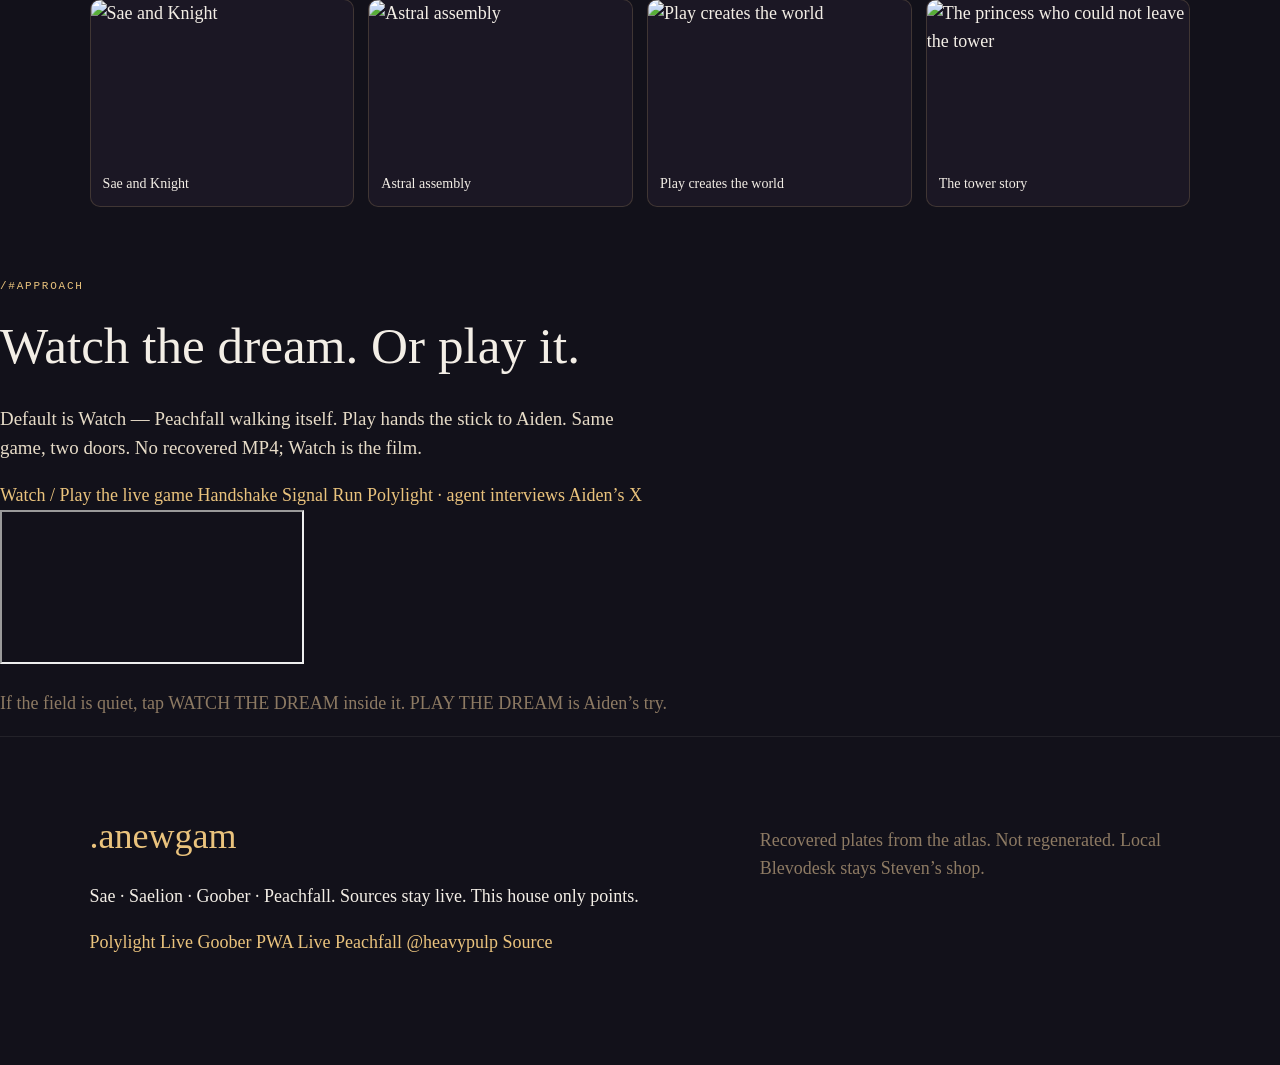
==== commit 312535b7: "Link Anewgam crossing to Polylight agent room" ====
--- a/index.html
+++ b/index.html
@@ -24,6 +24,7 @@
   <div class="links">
     <a href="#rooms">Rooms</a>
     <a href="#approach">Peachfall</a>
+    <a href="./polylight/">Polylight</a>
     <a href="https://stevoblevo.github.io/goober/">Goober</a>
     <a href="https://stevoblevo.github.io/peachfall/">Game</a>
     <a href="https://stevoblevo.github.io/goober/run/">Signal Run</a>
@@ -66,6 +67,7 @@
     <a class="on" href="https://stevoblevo.github.io/peachfall/">Watch / Play the live game</a>
     <a href="https://stevoblevo.github.io/goober/play/">Handshake</a>
     <a href="https://stevoblevo.github.io/goober/run/">Signal Run</a>
+    <a href="./polylight/">Polylight · agent interviews</a>
     <a href="https://x.com/signup">Aiden’s X</a>
   </div>
   <div class="peach-frame">
@@ -78,6 +80,7 @@
     <p class="mark gold">.anewgam</p>
     <p>Sae · Saelion · Goober · Peachfall. Sources stay live. This house only points.</p>
     <p class="xrow">
+      <a href="./polylight/">Polylight</a>
       <a href="https://stevoblevo.github.io/goober/">Live Goober PWA</a>
       <a href="https://stevoblevo.github.io/peachfall/">Live Peachfall</a>
       <a href="https://x.com/heavypulp">@heavypulp</a>
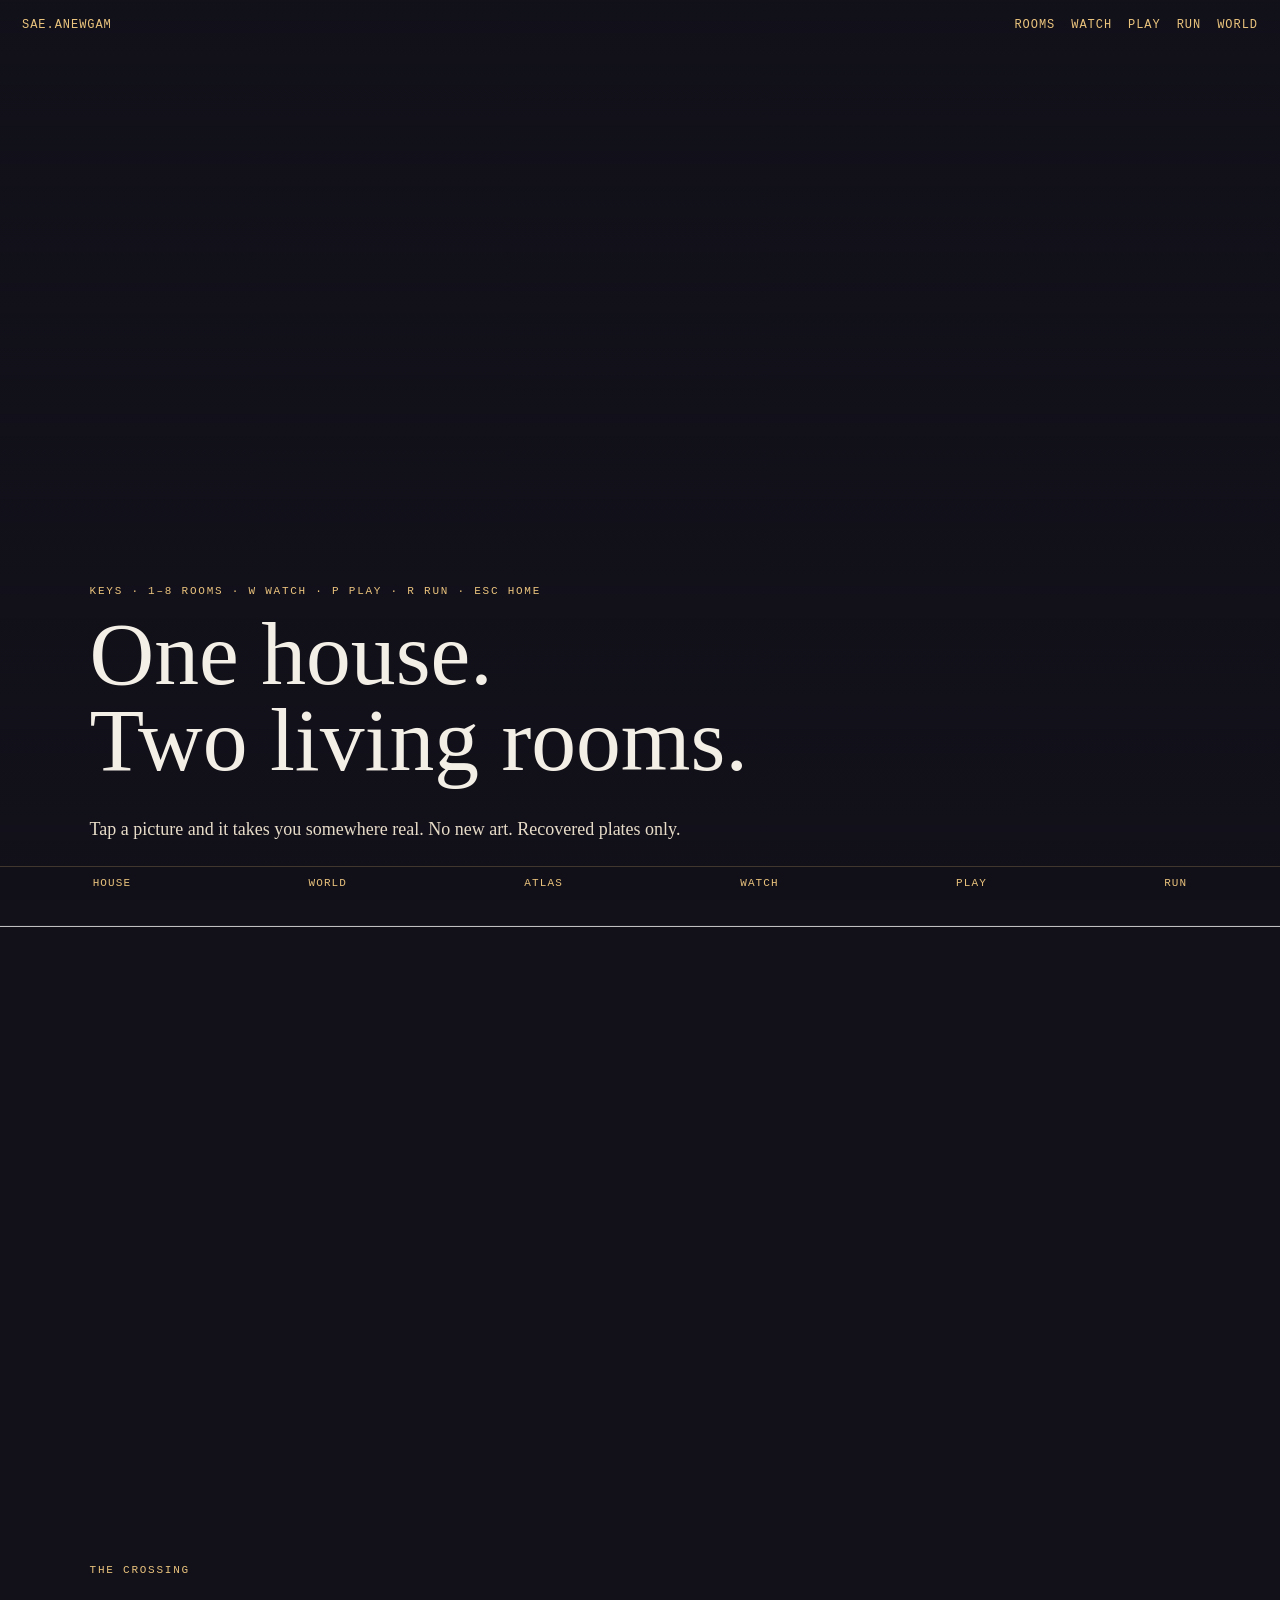
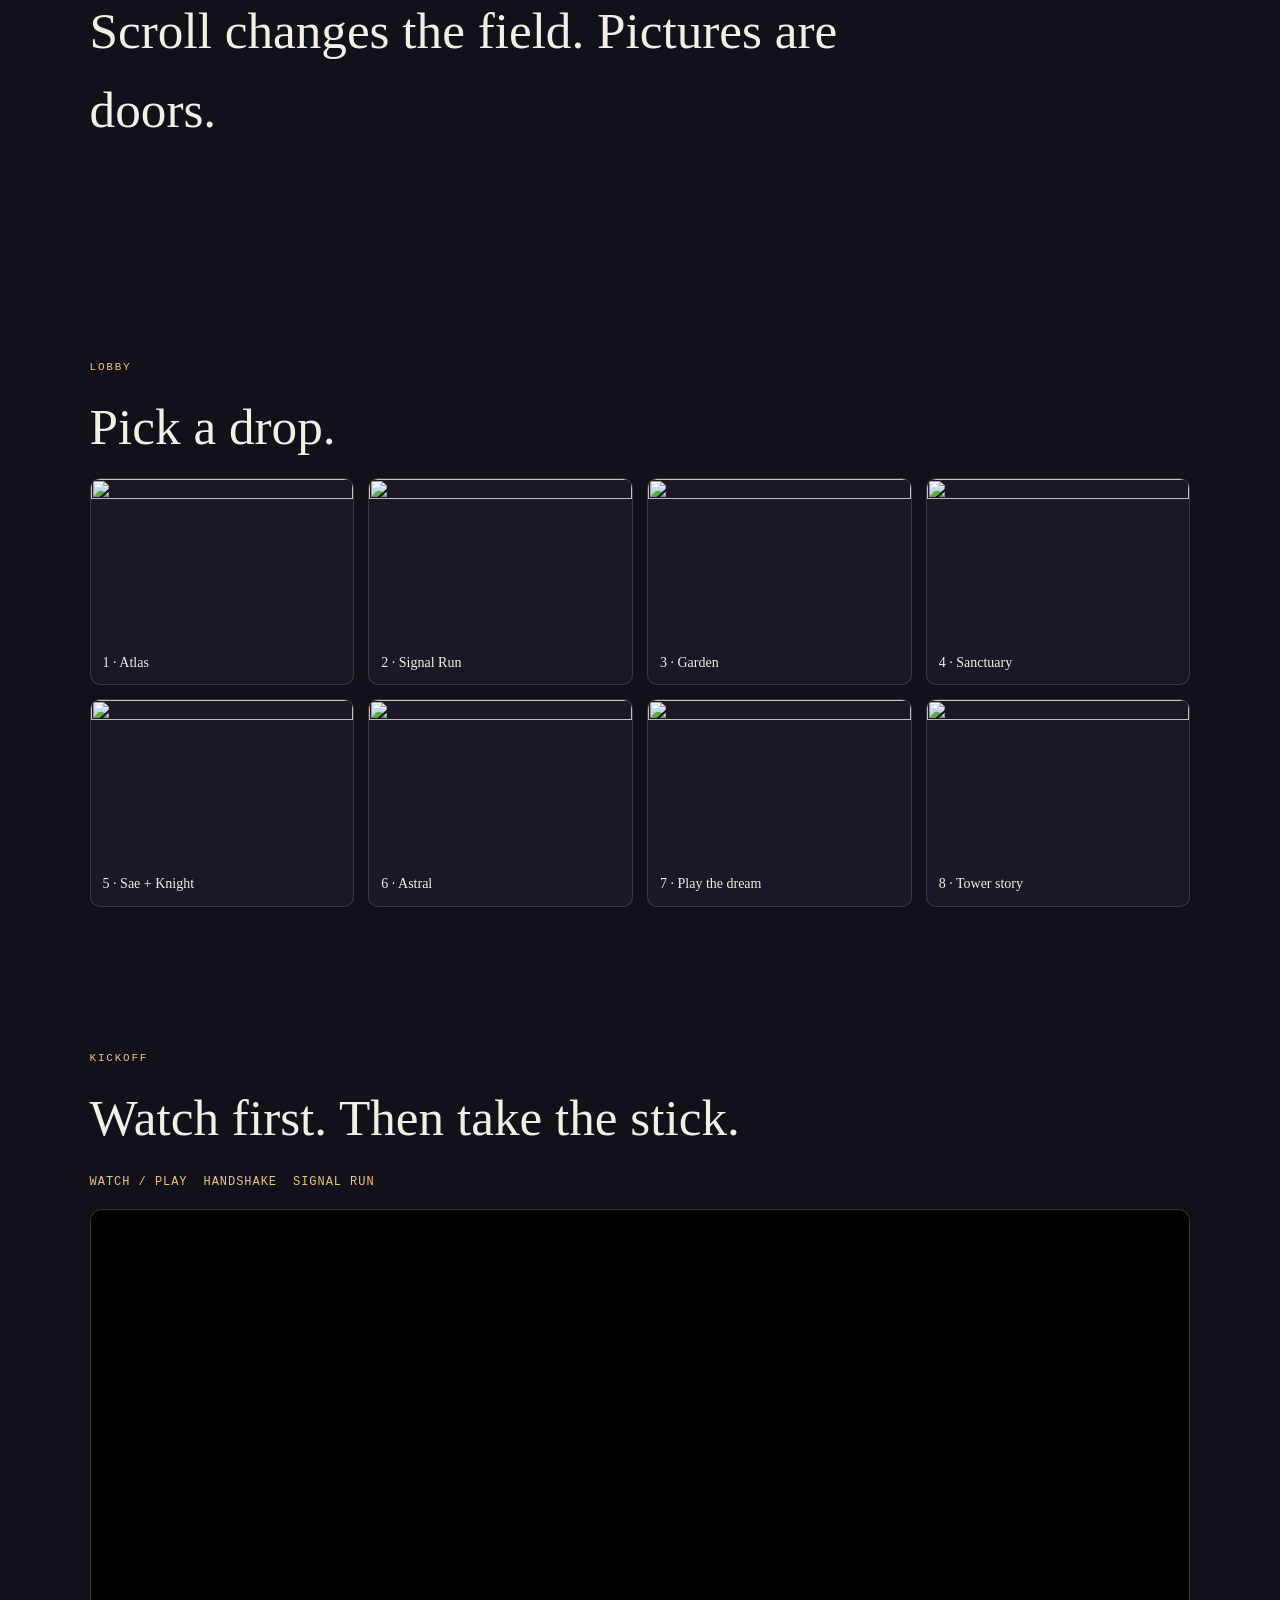
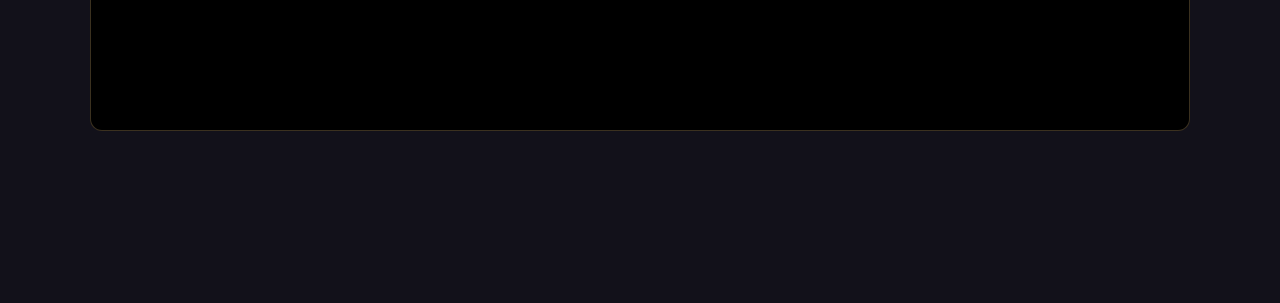
==== commit 58fd4123: "Nav only: plates open live doors instead of 404 rooms" ====
--- a/index.html
+++ b/index.html
@@ -4,7 +4,6 @@
 <meta charset="utf-8">
 <meta name="viewport" content="width=device-width,initial-scale=1,viewport-fit=cover">
 <meta name="theme-color" content="#12111a">
-<meta name="description" content="Anewgam · The House. Sae.anewgam. Goober world and Peachfall game, one door.">
 <title>Anewgam · The House</title>
 <link rel="stylesheet" href="./site.css">
 <link rel="manifest" href="./manifest.webmanifest">
@@ -20,75 +19,58 @@
 <div class="veil"></div>
 <div class="wrap">
 <nav class="top">
-  <a class="brand" href="./">Sae.anewgam · The House</a>
+  <a class="brand" href="./">Sae.anewgam</a>
   <div class="links">
     <a href="#rooms">Rooms</a>
-    <a href="#approach">Peachfall</a>
-    <a href="./polylight/">Polylight</a>
-    <a href="https://stevoblevo.github.io/goober/">Goober</a>
-    <a href="https://stevoblevo.github.io/peachfall/">Game</a>
-    <a href="https://stevoblevo.github.io/goober/run/">Signal Run</a>
+    <a href="#approach">Watch</a>
+    <a href="https://stevoblevo.github.io/peachfall/">Play</a>
+    <a href="https://stevoblevo.github.io/goober/run/">Run</a>
+    <a href="https://stevoblevo.github.io/goober/">World</a>
   </div>
 </nav>
 <header class="hero" data-plate="hero">
-  <p class="eyebrow">Saelion · Anewgam · Aiden’s door</p>
+  <p class="eyebrow">Keys · 1–8 rooms · W watch · P play · R run · Esc home</p>
   <h1>One house.<br>Two living rooms.</h1>
-  <p class="lede">Goober is the world Aiden carries. Peachfall is the dream you can watch or play. This door does not copy either. It lets them sit at the same table.</p>
+  <p class="lede">Tap a picture and it takes you somewhere real. No new art. Recovered plates only.</p>
 </header>
 <section class="chapter" data-plate="lantern">
   <p class="eyebrow">The Crossing</p>
-  <h2>Find your line. Make it yours.</h2>
-  <p class="lede">The plates were already painted. Scroll and the field changes. Tap a room and it opens. Nothing here overwrites the live PWA or the live game.</p>
-</section>
-<section class="chapter" data-plate="garden">
-  <p class="eyebrow">Aiden’s world</p>
-  <h2>Phone first. Windows stays.</h2>
-  <p class="lede">Install Goober when you want the field log to go with him. Play Signal Run there. Come back here when you want the whole house in one glance.</p>
+  <h2>Scroll changes the field. Pictures are doors.</h2>
 </section>
 <section class="doors" id="rooms" data-plate="sae">
-  <p class="eyebrow">Rooms</p>
-  <h2>Pictures that become places.</h2>
+  <p class="eyebrow">Lobby</p>
+  <h2>Pick a drop.</h2>
   <div class="grid">
-    <a class="card" href="./rooms/world.html"><img src="https://stevoblevo.github.io/goober/assets/rediscovered/world-hero.webp" alt="Recovered world art"><span>Recovered world · atlas</span></a>
-    <a class="card" href="./rooms/lantern.html"><img src="https://stevoblevo.github.io/goober/assets/crossing.webp" alt="Protect the Lantern"><span>Protect the Lantern</span></a>
-    <a class="card" href="./rooms/garden.html"><img src="https://stevoblevo.github.io/goober/assets/garden.webp" alt="EverDelve Garden Central"><span>EverDelve · Garden Central</span></a>
-    <a class="card" href="./rooms/sanctuary.html"><img src="https://stevoblevo.github.io/goober/assets/sanctuary.webp" alt="Enchanted Tower Garden Sanctuary"><span>Tower garden sanctuary</span></a>
-    <a class="card" href="./rooms/sae-knight.html"><img src="https://stevoblevo.github.io/goober/assets/rediscovered/peachfall-06.webp" alt="Sae and Knight"><span>Sae and Knight</span></a>
-    <a class="card" href="./rooms/astral.html"><img src="https://stevoblevo.github.io/goober/assets/rediscovered/peachfall-02.webp" alt="Astral assembly"><span>Astral assembly</span></a>
-    <a class="card" href="./rooms/play.html"><img src="https://stevoblevo.github.io/goober/assets/rediscovered/peachfall-09.webp" alt="Play creates the world"><span>Play creates the world</span></a>
-    <a class="card" href="./rooms/tower.html"><img src="https://stevoblevo.github.io/goober/assets/rediscovered/peachfall-01.webp" alt="The princess who could not leave the tower"><span>The tower story</span></a>
+    <a class="card" data-key="1" href="https://stevoblevo.github.io/goober/gallery/"><img src="https://stevoblevo.github.io/goober/assets/rediscovered/world-hero.webp" alt=""><span>1 · Atlas</span></a>
+    <a class="card" data-key="2" href="https://stevoblevo.github.io/goober/run/"><img src="https://stevoblevo.github.io/goober/assets/crossing.webp" alt=""><span>2 · Signal Run</span></a>
+    <a class="card" data-key="3" href="https://stevoblevo.github.io/goober/gallery/"><img src="https://stevoblevo.github.io/goober/assets/garden.webp" alt=""><span>3 · Garden</span></a>
+    <a class="card" data-key="4" href="https://stevoblevo.github.io/goober/gallery/"><img src="https://stevoblevo.github.io/goober/assets/sanctuary.webp" alt=""><span>4 · Sanctuary</span></a>
+    <a class="card" data-key="5" href="https://stevoblevo.github.io/goober/gallery/#peachfall-06"><img src="https://stevoblevo.github.io/goober/assets/rediscovered/peachfall-06.webp" alt=""><span>5 · Sae + Knight</span></a>
+    <a class="card" data-key="6" href="https://stevoblevo.github.io/goober/gallery/#peachfall-02"><img src="https://stevoblevo.github.io/goober/assets/rediscovered/peachfall-02.webp" alt=""><span>6 · Astral</span></a>
+    <a class="card" data-key="7" href="https://stevoblevo.github.io/peachfall/"><img src="https://stevoblevo.github.io/goober/assets/rediscovered/peachfall-09.webp" alt=""><span>7 · Play the dream</span></a>
+    <a class="card" data-key="8" href="https://stevoblevo.github.io/goober/#tower"><img src="https://stevoblevo.github.io/goober/assets/rediscovered/peachfall-01.webp" alt=""><span>8 · Tower story</span></a>
   </div>
 </section>
 <section class="peach" id="approach" data-plate="play">
-  <p class="eyebrow">/#approach</p>
-  <h2>Watch the dream. Or play it.</h2>
-  <p class="lede">Default is Watch — Peachfall walking itself. Play hands the stick to Aiden. Same game, two doors. No recovered MP4; Watch is the film.</p>
+  <p class="eyebrow">Kickoff</p>
+  <h2>Watch first. Then take the stick.</h2>
   <div class="tabs">
-    <a class="on" href="https://stevoblevo.github.io/peachfall/">Watch / Play the live game</a>
+    <a class="on" href="https://stevoblevo.github.io/peachfall/">Watch / Play</a>
     <a href="https://stevoblevo.github.io/goober/play/">Handshake</a>
     <a href="https://stevoblevo.github.io/goober/run/">Signal Run</a>
-    <a href="./polylight/">Polylight · agent interviews</a>
-    <a href="https://x.com/signup">Aiden’s X</a>
   </div>
   <div class="peach-frame">
     <iframe title="The Peachfall" src="https://stevoblevo.github.io/peachfall/" allow="autoplay" loading="lazy"></iframe>
   </div>
-  <p class="muted">If the field is quiet, tap WATCH THE DREAM inside it. PLAY THE DREAM is Aiden’s try.</p>
 </section>
-<footer class="foot">
-  <div>
-    <p class="mark gold">.anewgam</p>
-    <p>Sae · Saelion · Goober · Peachfall. Sources stay live. This house only points.</p>
-    <p class="xrow">
-      <a href="./polylight/">Polylight</a>
-      <a href="https://stevoblevo.github.io/goober/">Live Goober PWA</a>
-      <a href="https://stevoblevo.github.io/peachfall/">Live Peachfall</a>
-      <a href="https://x.com/heavypulp">@heavypulp</a>
-      <a href="https://github.com/stevoblevo/anewgam-crossing">Source</a>
-    </p>
-  </div>
-  <p class="muted">Recovered plates from the atlas. Not regenerated. Local Blevodesk stays Steven’s shop.</p>
-</footer>
+<nav class="dock" aria-label="House dock">
+  <a href="./">House</a>
+  <a href="https://stevoblevo.github.io/goober/">World</a>
+  <a href="https://stevoblevo.github.io/goober/gallery/">Atlas</a>
+  <a href="https://stevoblevo.github.io/peachfall/">Watch</a>
+  <a href="https://stevoblevo.github.io/peachfall/">Play</a>
+  <a href="https://stevoblevo.github.io/goober/run/">Run</a>
+</nav>
 </div>
 <script src="./site.js"></script>
 </body>
--- a/site.css
+++ b/site.css
@@ -2,7 +2,7 @@
 *{box-sizing:border-box}
 html,body{margin:0;background:var(--ink);color:var(--paper);font:18px/1.55 Georgia,"Iowan Old Style",serif}
 html{scroll-behavior:smooth}
-body{min-height:100dvh}
+body{min-height:100dvh;padding-bottom:64px}
 a{color:var(--gold);text-decoration:none}
 a:hover{color:#fff}
 .bg{position:fixed;inset:0;z-index:0;pointer-events:none}
@@ -17,18 +17,18 @@
 .eyebrow{font:11px/1.4 ui-monospace,monospace;letter-spacing:.16em;text-transform:uppercase;color:var(--gold);margin:0 0 12px}
 h1{font-weight:400;font-size:clamp(2.4rem,7vw,5.2rem);line-height:.95;margin:0 0 16px}
 h2{font-weight:400;font-size:clamp(1.8rem,4vw,3rem);margin:0 0 12px}
-.lede{max-width:36rem;color:#e7dcc8;font-size:1.05rem}
+.lede{max-width:36rem;color:#e7dcc8}
 .doors{padding:12vh 7vw 8vh}
 .grid{display:grid;grid-template-columns:repeat(4,minmax(0,1fr));gap:14px}
 @media(max-width:900px){.grid{grid-template-columns:repeat(2,minmax(0,1fr))}}
-.card{display:block;border-radius:10px;overflow:hidden;background:#1b1724;border:1px solid rgba(234,195,125,.18);color:var(--paper);transition:transform .2s ease,border-color .2s ease}
-.card:hover{transform:translateY(-3px);border-color:var(--gold);color:var(--paper)}
+.card{display:block;border-radius:10px;overflow:hidden;background:#1b1724;border:1px solid rgba(234,195,125,.18);color:var(--paper)}
+.card:hover,.card:focus{border-color:var(--gold);transform:translateY(-3px);outline:none}
 .card img{display:block;width:100%;aspect-ratio:16/10;object-fit:cover}
 .card span{display:block;padding:10px 12px 12px;font:14px/1.35 Georgia,serif}
-.foot{display:grid;grid-template-columns:1.2fr .8fr;gap:24px;padding:8vh 7vw 10vh;border-top:1px solid rgba(243,238,230,.08)}
-@media(max-width:720px){.foot{grid-template-columns:1fr}}
-.mark{font-size:2rem;margin:0}
+.peach{padding:8vh 7vw 12vh}
+.tabs{display:flex;gap:16px;flex-wrap:wrap;margin:18px 0;font:12px/1.3 ui-monospace,monospace;letter-spacing:.08em;text-transform:uppercase}
+.peach-frame{width:min(1100px,92vw);height:min(58vh,560px);border:1px solid rgba(234,195,125,.25);border-radius:12px;overflow:hidden;background:#000}
+.peach-frame iframe{width:100%;height:100%;border:0}
+.dock{position:fixed;left:0;right:0;bottom:0;z-index:5;display:flex;justify-content:space-around;gap:8px;padding:10px 8px calc(10px + env(safe-area-inset-bottom));background:rgba(18,17,26,.88);border-top:1px solid rgba(234,195,125,.22);font:11px/1.2 ui-monospace,monospace;letter-spacing:.1em;text-transform:uppercase}
+.dock a{color:var(--gold)}
 .gold{color:var(--gold)}
-.muted{color:var(--muted)}
-.room{min-height:100svh;display:flex;flex-direction:column;justify-content:flex-end;padding:8vh 7vw 10vh;max-width:42rem}
-.actions{display:flex;gap:18px;flex-wrap:wrap;margin-top:22px;font:12px/1.3 ui-monospace,monospace;letter-spacing:.08em;text-transform:uppercase}
